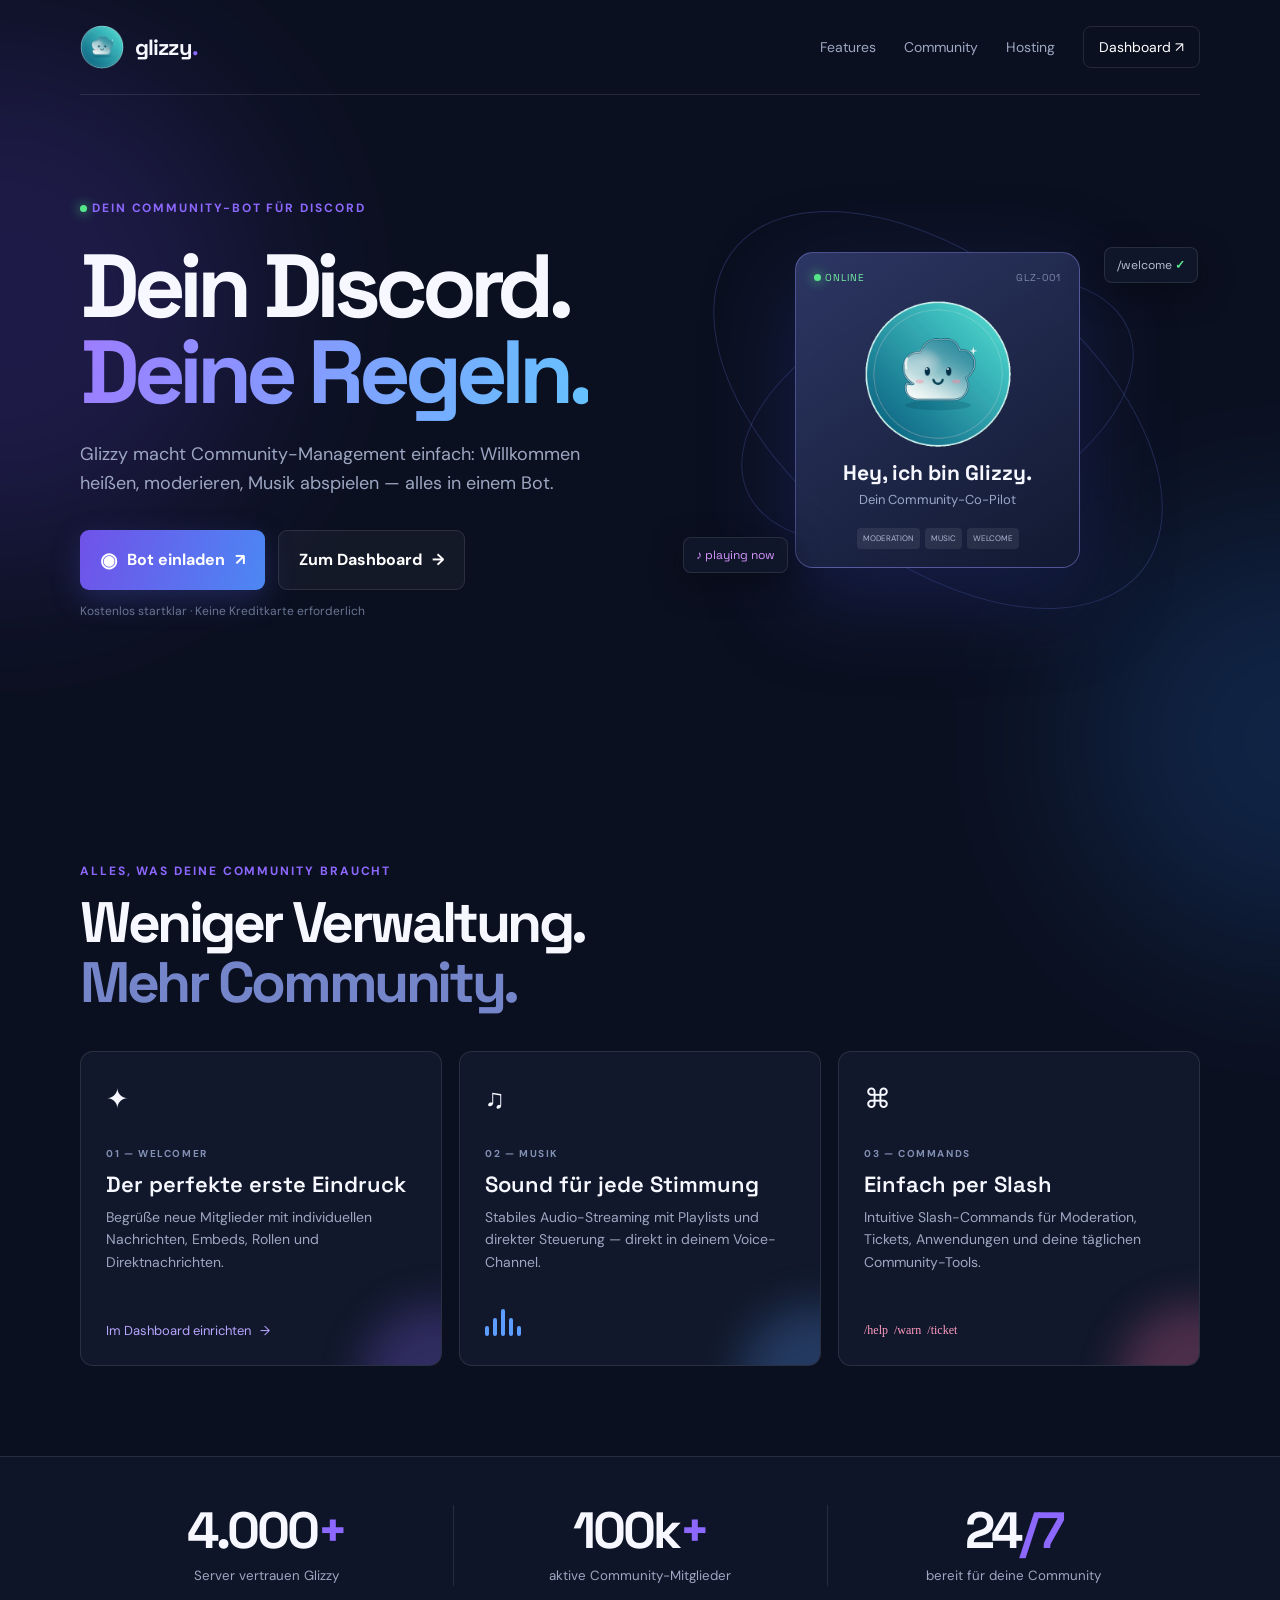
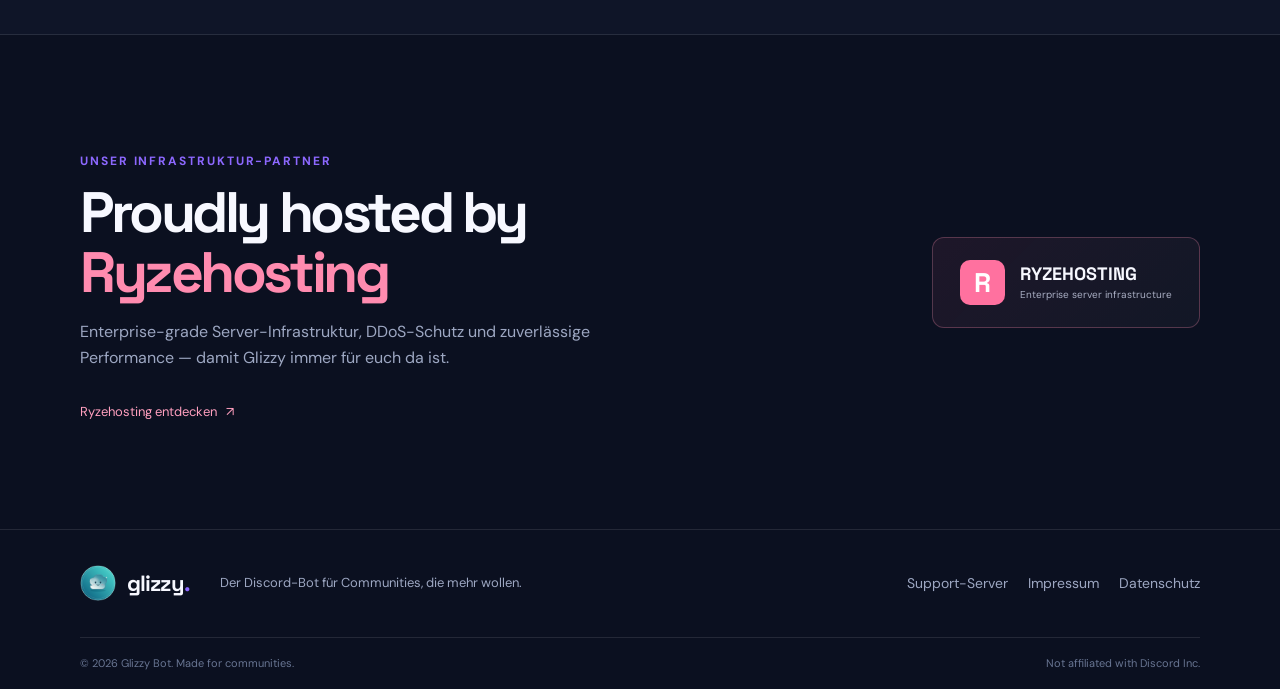
==== index.html @ 371f7991 "Create Glizzy static landing page Co-authored-by: Copilot <223556219+Copilot@users.noreply.github.co" ====
<!doctype html>
<html lang="de">
  <head>
    <meta charset="utf-8" />
    <meta name="viewport" content="width=device-width, initial-scale=1" />
    <meta name="description" content="Glizzy ist der Discord-Bot für Community-Management, Welcomer und Musik." />
    <meta name="theme-color" content="#0b1020" />
    <title>Glizzy — Dein Discord. Deine Regeln.</title>
    <link rel="icon" type="image/gif" href="assets/glizzy-avatar.gif" />
    <link rel="preconnect" href="https://fonts.googleapis.com" />
    <link rel="preconnect" href="https://fonts.gstatic.com" crossorigin />
    <link href="https://fonts.googleapis.com/css2?family=DM+Sans:wght@400;500;600;700&family=Space+Grotesk:wght@500;600;700&display=swap" rel="stylesheet" />
    <link rel="stylesheet" href="styles.css" />
  </head>
  <body>
    <div class="ambient ambient-one"></div>
    <div class="ambient ambient-two"></div>

    <header class="site-header container">
      <a class="brand" href="#top" aria-label="Glizzy Startseite">
        <img src="assets/glizzy-avatar.gif" alt="" width="44" height="44" />
        <span>glizzy<span class="brand-dot">.</span></span>
      </a>
      <nav aria-label="Hauptnavigation">
        <a href="#features">Features</a>
        <a href="#stats">Community</a>
        <a href="#sponsor">Hosting</a>
        <a class="nav-button" href="https://dash.glizzybot.app">Dashboard <span aria-hidden="true">↗</span></a>
      </nav>
    </header>

    <main id="top">
      <section class="hero container">
        <div class="hero-copy">
          <p class="eyebrow"><span class="status-dot"></span> Dein Community-Bot für Discord</p>
          <h1>Dein Discord.<br /><span>Deine Regeln.</span></h1>
          <p class="hero-text">Glizzy macht Community-Management einfach: Willkommen heißen, moderieren, Musik abspielen — alles in einem Bot.</p>
          <div class="hero-actions">
            <a class="button button-primary" data-invite-link href="https://discord.com/oauth2/authorize?client_id=YOUR_DISCORD_CLIENT_ID&amp;permissions=8&amp;scope=bot%20applications.commands">
              <span class="discord-mark" aria-hidden="true">◉</span> Bot einladen <span aria-hidden="true">↗</span>
            </a>
            <a class="button button-secondary" href="https://dash.glizzybot.app">Zum Dashboard <span aria-hidden="true">→</span></a>
          </div>
          <p class="microcopy">Kostenlos startklar · Keine Kreditkarte erforderlich</p>
        </div>
        <div class="hero-visual" aria-label="Glizzy Bot Vorschau">
          <div class="orbit orbit-one"></div>
          <div class="orbit orbit-two"></div>
          <div class="bot-card">
            <div class="card-top"><span class="live-pill"><span class="status-dot"></span> ONLINE</span><span>GLZ-001</span></div>
            <img src="assets/glizzy-avatar.gif" alt="Glizzy Logo" class="bot-logo" />
            <strong>Hey, ich bin Glizzy.</strong>
            <span class="bot-subtitle">Dein Community-Co-Pilot</span>
            <div class="bot-tags"><span>MODERATION</span><span>MUSIC</span><span>WELCOME</span></div>
          </div>
          <div class="floating-note note-one">/welcome <b>✓</b></div>
          <div class="floating-note note-two">♪ playing now</div>
        </div>
      </section>

      <section id="features" class="section container">
        <div class="section-heading">
          <p class="eyebrow">Alles, was deine Community braucht</p>
          <h2>Weniger Verwaltung.<br /><em>Mehr Community.</em></h2>
        </div>
        <div class="feature-grid">
          <article class="feature-card feature-purple">
            <div class="feature-icon">✦</div>
            <p class="card-kicker">01 — Welcomer</p>
            <h3>Der perfekte erste Eindruck</h3>
            <p>Begrüße neue Mitglieder mit individuellen Nachrichten, Embeds, Rollen und Direktnachrichten.</p>
            <a href="https://dash.glizzybot.app" class="card-link">Im Dashboard einrichten <span>→</span></a>
          </article>
          <article class="feature-card feature-blue">
            <div class="feature-icon">♫</div>
            <p class="card-kicker">02 — Musik</p>
            <h3>Sound für jede Stimmung</h3>
            <p>Stabiles Audio-Streaming mit Playlists und direkter Steuerung — direkt in deinem Voice-Channel.</p>
            <span class="feature-signal"><span></span><span></span><span></span><span></span><span></span></span>
          </article>
          <article class="feature-card feature-pink">
            <div class="feature-icon">⌘</div>
            <p class="card-kicker">03 — Commands</p>
            <h3>Einfach per Slash</h3>
            <p>Intuitive Slash-Commands für Moderation, Tickets, Anwendungen und deine täglichen Community-Tools.</p>
            <code>/help&nbsp; /warn&nbsp; /ticket</code>
          </article>
        </div>
      </section>

      <section id="stats" class="stats-section">
        <div class="container stats-grid">
          <div><strong>4.000<span>+</span></strong><small>Server vertrauen Glizzy</small></div>
          <div><strong>100k<span>+</span></strong><small>aktive Community-Mitglieder</small></div>
          <div><strong>24<span>/7</span></strong><small>bereit für deine Community</small></div>
        </div>
      </section>

      <section id="sponsor" class="sponsor container">
        <div class="sponsor-copy">
          <p class="eyebrow">Unser Infrastruktur-Partner</p>
          <h2>Proudly hosted by <span>Ryzehosting</span></h2>
          <p>Enterprise-grade Server-Infrastruktur, DDoS-Schutz und zuverlässige Performance — damit Glizzy immer für euch da ist.</p>
          <a class="text-link" data-ryze-link href="https://ryzehosting.com" target="_blank" rel="noopener noreferrer">Ryzehosting entdecken <span>↗</span></a>
        </div>
        <div class="sponsor-badge"><span class="badge-symbol">R</span><span><b>RYZEHOSTING</b><small>Enterprise server infrastructure</small></span></div>
      </section>
    </main>

    <footer class="site-footer">
      <div class="container footer-top">
        <a class="brand" href="#top"><img src="assets/glizzy-avatar.gif" alt="" width="36" height="36" /><span>glizzy<span class="brand-dot">.</span></span></a>
        <p>Der Discord-Bot für Communities, die mehr wollen.</p>
        <div class="footer-links">
          <a data-support-link href="https://discord.com/invite/YOUR_SUPPORT_INVITE">Support-Server</a>
          <a href="impressum.html">Impressum</a>
          <a href="datenschutz.html">Datenschutz</a>
        </div>
      </div>
      <div class="container footer-bottom"><span>© 2026 Glizzy Bot. Made for communities.</span><span>Not affiliated with Discord Inc.</span></div>
    </footer>
    <script src="config.js"></script>
    <script src="script.js"></script>
  </body>
</html>
---- styles.css ----
:root{--bg:#0b1020;--surface:#11182b;--text:#f7f8ff;--muted:#9da7c2;--purple:#8d68ff;--blue:#5d9dff;--pink:#ff72a8;--line:rgba(255,255,255,.1)}
*{box-sizing:border-box}html{scroll-behavior:smooth}body{margin:0;background:var(--bg);color:var(--text);font:16px/1.6 "DM Sans",sans-serif;overflow-x:hidden}.container{width:min(1120px,calc(100% - 48px));margin:auto}.ambient{position:absolute;z-index:-1;filter:blur(90px);border-radius:50%;opacity:.22}.ambient-one{width:520px;height:520px;background:#6241d3;top:40px;left:-260px}.ambient-two{width:420px;height:420px;background:#246bc8;top:530px;right:-220px}.site-header{display:flex;justify-content:space-between;align-items:center;padding:25px 0;border-bottom:1px solid var(--line)}.brand{display:inline-flex;align-items:center;gap:11px;color:var(--text);font:700 22px "Space Grotesk";text-decoration:none;letter-spacing:-.04em}.brand img{border-radius:50%;object-fit:cover}.brand-dot{color:var(--purple)}nav{display:flex;align-items:center;gap:28px}nav a,.footer-links a{color:var(--muted);text-decoration:none;font-size:14px;transition:color .2s}nav a:hover,.footer-links a:hover,.text-link:hover{color:#fff}.nav-button{border:1px solid var(--line);border-radius:8px;padding:9px 15px!important;color:#fff!important}.hero{min-height:665px;display:grid;grid-template-columns:1fr 1fr;align-items:center;gap:70px;padding:75px 0 110px}.eyebrow,.card-kicker{color:var(--purple);font-size:12px;font-weight:700;letter-spacing:.16em;text-transform:uppercase}.status-dot{width:7px;height:7px;border-radius:50%;display:inline-block;background:#55e68a;box-shadow:0 0 12px #55e68a}.hero h1{font:700 clamp(56px,7vw,91px)/.96 "Space Grotesk";letter-spacing:-.07em;margin:25px 0}.hero h1 span{background:linear-gradient(105deg,#9d7cff,#65c2ff);color:transparent;background-clip:text}.hero-text{max-width:500px;color:var(--muted);font-size:18px}.hero-actions{display:flex;gap:13px;margin:32px 0 12px;flex-wrap:wrap}.button{display:inline-flex;align-items:center;gap:10px;border-radius:9px;padding:14px 20px;font-weight:700;text-decoration:none;transition:transform .2s,box-shadow .2s}.button:hover{transform:translateY(-2px)}.button-primary{color:#fff;background:linear-gradient(105deg,#7052e9,#4c87f3);box-shadow:0 10px 30px rgba(87,104,240,.25)}.button-secondary{color:#fff;border:1px solid var(--line);background:rgba(255,255,255,.04)}.discord-mark{font-size:20px}.microcopy{color:#687592;font-size:12px}.hero-visual{height:460px;position:relative;display:grid;place-items:center}.orbit{position:absolute;border:1px solid rgba(121,135,255,.22);border-radius:50%;transform:rotate(-23deg)}.orbit-one{width:415px;height:230px}.orbit-two{width:520px;height:300px;transform:rotate(38deg)}.bot-card{width:285px;position:relative;padding:18px;border:1px solid rgba(154,147,255,.4);border-radius:18px;background:linear-gradient(145deg,rgba(47,57,103,.95),rgba(18,26,50,.95));box-shadow:0 30px 90px rgba(35,47,123,.45);text-align:center}.card-top{display:flex;justify-content:space-between;color:#7d88aa;font:10px "Space Grotesk";letter-spacing:.1em}.live-pill{color:#73eba0}.bot-logo{width:150px;height:150px;margin:15px auto 10px;border-radius:50%;object-fit:cover;display:block}.bot-card strong{display:block;font:700 21px "Space Grotesk"}.bot-subtitle{color:#9ca8c8;font-size:13px}.bot-tags{display:flex;gap:5px;justify-content:center;margin-top:17px}.bot-tags span{padding:4px 6px;border-radius:4px;background:rgba(255,255,255,.08);color:#aab4d1;font-size:8px}.floating-note{position:absolute;border:1px solid var(--line);border-radius:8px;background:rgba(17,24,43,.9);padding:9px 12px;color:#b9c2da;font:12px "Space Grotesk";box-shadow:0 10px 30px #080c18}.note-one{top:67px;right:2px}.note-one b{color:#5eea91}.note-two{bottom:67px;left:8px;color:#d695ff}.section{padding:90px 0}.section-heading{margin-bottom:38px}.section h2,.sponsor h2{font:700 clamp(35px,5vw,57px)/1.05 "Space Grotesk";letter-spacing:-.06em;margin:12px 0}.section h2 em{font-style:normal;color:#7585ca}.feature-grid{display:grid;grid-template-columns:repeat(3,1fr);gap:17px}.feature-card{min-height:315px;padding:25px;border:1px solid var(--line);border-radius:13px;background:var(--surface);position:relative;overflow:hidden}.feature-card:after{content:"";position:absolute;width:150px;height:150px;right:-70px;bottom:-90px;border-radius:50%;filter:blur(22px);opacity:.25}.feature-purple:after{background:var(--purple)}.feature-blue:after{background:var(--blue)}.feature-pink:after{background:var(--pink)}.feature-icon{font-size:27px}.card-kicker{margin:26px 0 8px;font-size:10px;color:#8290b4}.feature-card h3{font:600 22px "Space Grotesk";margin:0 0 8px}.feature-card p:not(.card-kicker){color:var(--muted);font-size:14px;margin:0}.card-link,.text-link{position:absolute;bottom:23px;color:#b8a5ff;font-size:13px;text-decoration:none}.card-link span,.text-link span{margin-left:6px}.feature-signal{position:absolute;bottom:29px;display:flex;gap:4px;align-items:end}.feature-signal span{display:block;width:4px;border-radius:3px;background:var(--blue)}.feature-signal span:nth-child(1),.feature-signal span:nth-child(5){height:10px}.feature-signal span:nth-child(2),.feature-signal span:nth-child(4){height:18px}.feature-signal span:nth-child(3){height:27px}code{position:absolute;bottom:27px;color:#ff9bc1;font:12px "Space Mono"}.stats-section{border-top:1px solid var(--line);border-bottom:1px solid var(--line);background:rgba(19,27,48,.55)}.stats-grid{display:grid;grid-template-columns:repeat(3,1fr);padding:48px 0;text-align:center}.stats-grid div+div{border-left:1px solid var(--line)}.stats-grid strong{display:block;font:700 51px/1 "Space Grotesk";letter-spacing:-.06em}.stats-grid strong span{color:var(--purple)}.stats-grid small{display:block;color:var(--muted);margin-top:9px}.sponsor{display:flex;justify-content:space-between;align-items:center;gap:40px;padding:105px 0}.sponsor-copy{max-width:530px}.sponsor h2 span{color:#ff8baf}.sponsor-copy>p:not(.eyebrow){color:var(--muted)}.text-link{position:static;display:inline-block;margin-top:16px;color:#ff9fbe}.sponsor-badge{display:flex;align-items:center;gap:15px;padding:22px 27px;border:1px solid rgba(255,139,175,.27);border-radius:12px;background:linear-gradient(135deg,rgba(255,111,155,.08),rgba(255,255,255,.03))}.badge-symbol{display:grid;place-items:center;width:45px;height:45px;border-radius:10px;background:#ff719f;color:white;font:700 27px "Space Grotesk"}.sponsor-badge b,.sponsor-badge small{display:block}.sponsor-badge b{font:700 18px "Space Grotesk"}.sponsor-badge small{color:#a9aec3;font-size:10px;margin-top:2px}.site-footer{border-top:1px solid var(--line);color:var(--muted)}.footer-top{display:flex;align-items:center;gap:30px;padding:30px 0}.footer-top p{font-size:13px;flex:1}.footer-links{display:flex;gap:20px}.footer-bottom{display:flex;justify-content:space-between;padding:17px 0;border-top:1px solid var(--line);font-size:11px;color:#687592}@media(max-width:760px){.container{width:min(100% - 34px,560px)}nav a:not(.nav-button){display:none}.hero{grid-template-columns:1fr;gap:20px;padding:65px 0}.hero-visual{height:390px}.feature-grid,.stats-grid{grid-template-columns:1fr}.stats-grid{gap:25px}.stats-grid div+div{border-left:0;border-top:1px solid var(--line);padding-top:25px}.sponsor{display:block;padding:70px 0}.sponsor-badge{margin-top:35px;width:max-content;max-width:100%}.footer-top,.footer-bottom{display:flex;flex-wrap:wrap}.footer-links{width:100%;order:3;flex-wrap:wrap}.footer-bottom{gap:8px}.footer-bottom span:last-child{margin-left:auto}.orbit-two{width:420px}.note-one{right:-4px}.note-two{left:-3px}}
.legal-page{max-width:760px;padding:48px 0 90px}.legal-page h1{font:700 clamp(42px,6vw,68px)/1.05 "Space Grotesk";letter-spacing:-.06em;margin:80px 0 25px}.legal-page h2{font:600 25px "Space Grotesk";margin-top:42px}.legal-page p{color:var(--muted);max-width:650px}.legal-page a:not(.brand){color:#b8a5ff}@media(max-width:760px){.container{width:min(100% - 34px,560px)}nav a:not(.nav-button){display:none}.hero{grid-template-columns:1fr;gap:20px;padding:65px 0}.hero-visual{height:390px}.feature-grid,.stats-grid{grid-template-columns:1fr}.stats-grid{gap:25px}.stats-grid div+div{border-left:0;border-top:1px solid var(--line);padding-top:25px}.sponsor{display:block;padding:70px 0}.sponsor-badge{margin-top:35px;width:max-content;max-width:100%}.footer-top,.footer-bottom{display:flex;flex-wrap:wrap}.footer-links{width:100%;order:3;flex-wrap:wrap}.footer-bottom{gap:8px}.footer-bottom span:last-child{margin-left:auto}.orbit-two{width:420px}.note-one{right:-4px}.note-two{left:-3px}}
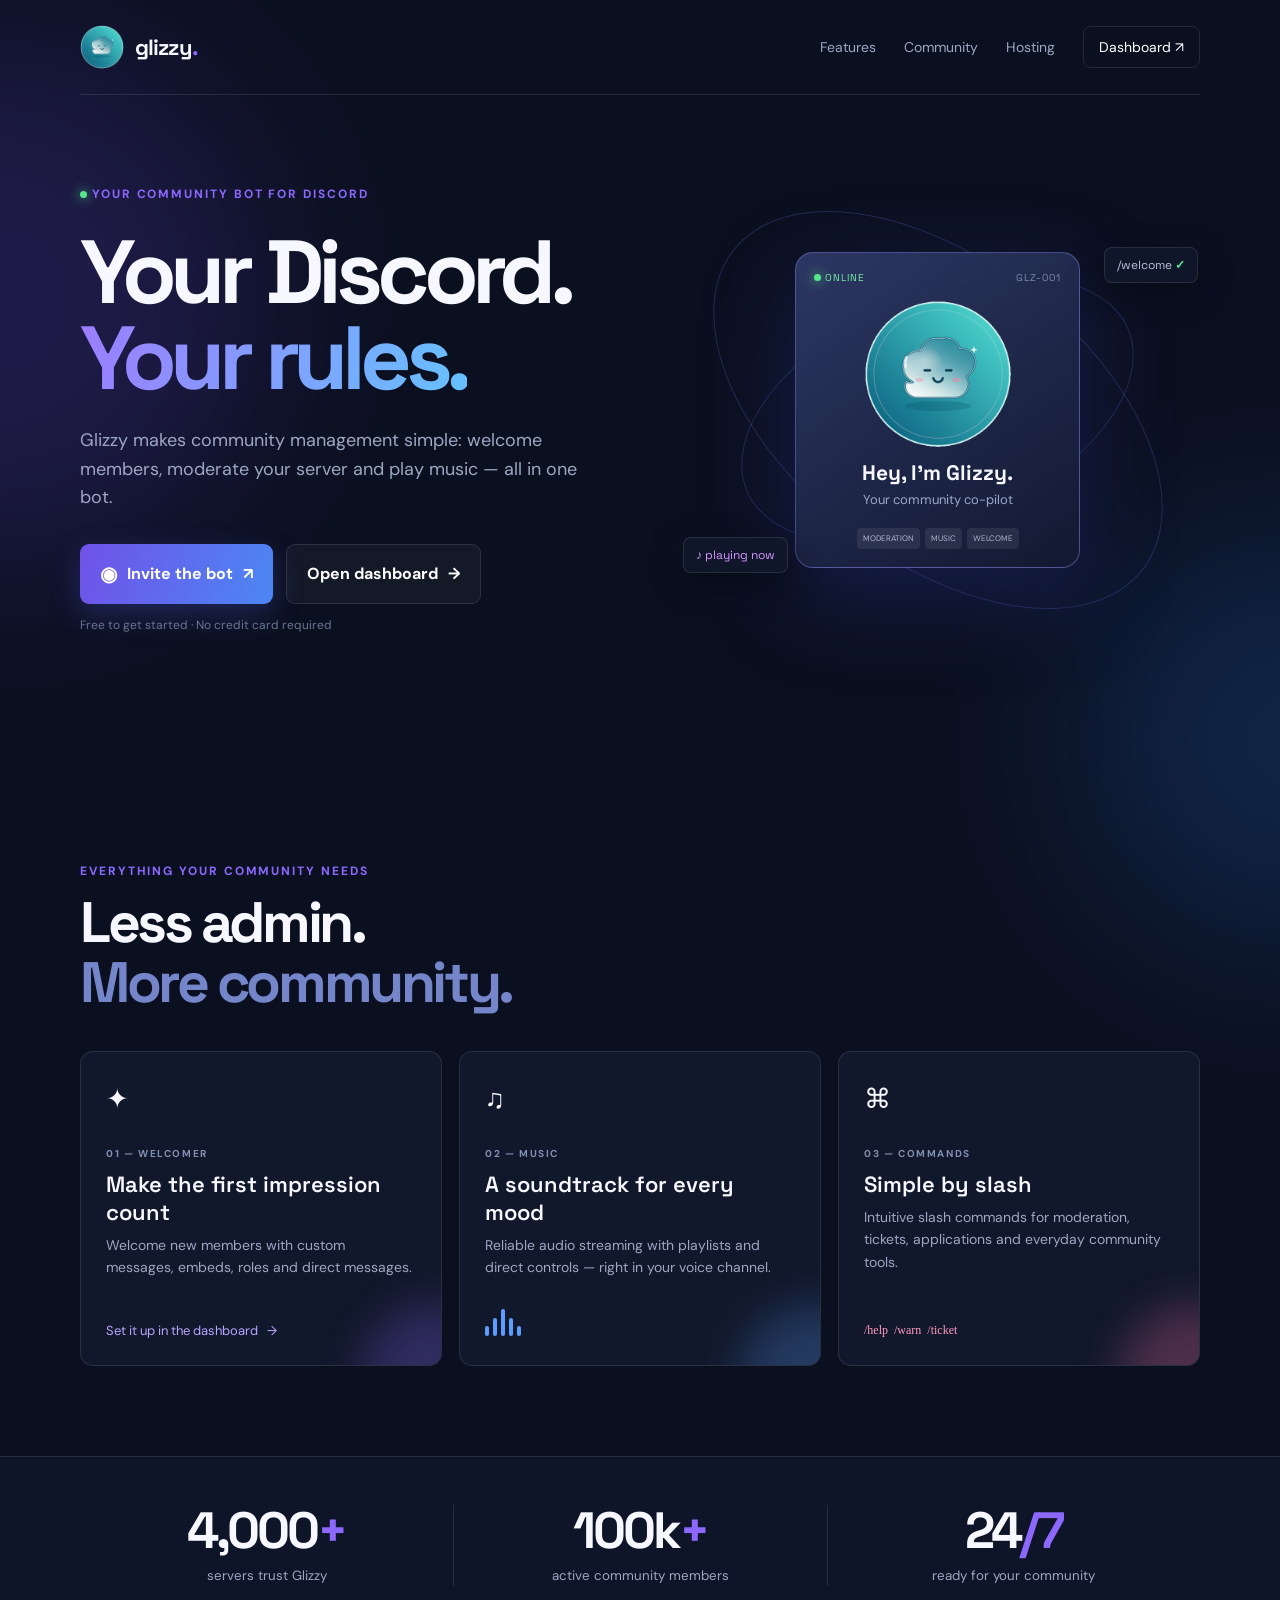
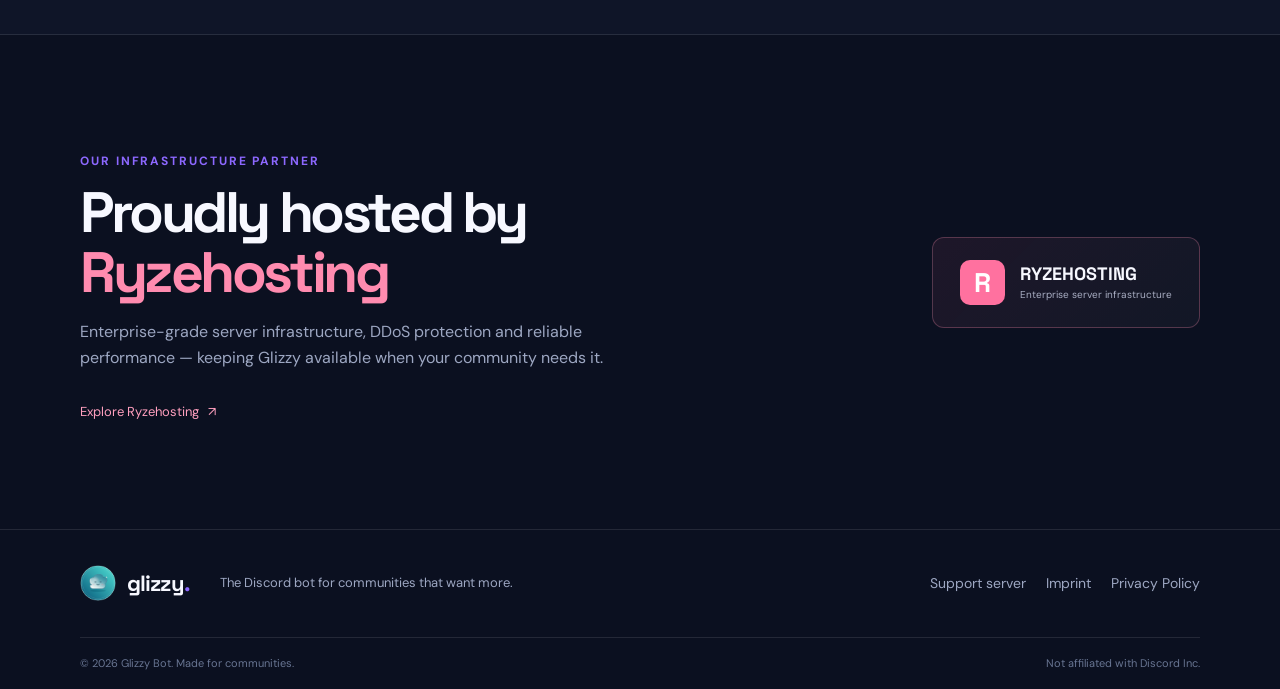
==== commit fafc7f67: "Localize landing page and organize legal routes Co-authored-by: Copilot <223556219+Copilot@users.nor" ====
--- a/index.html
+++ b/index.html
@@ -3,9 +3,9 @@
   <head>
     <meta charset="utf-8" />
     <meta name="viewport" content="width=device-width, initial-scale=1" />
-    <meta name="description" content="Glizzy ist der Discord-Bot für Community-Management, Welcomer und Musik." />
+    <meta name="description" content="Glizzy is the Discord bot for community management, welcoming and music." />
     <meta name="theme-color" content="#0b1020" />
-    <title>Glizzy — Dein Discord. Deine Regeln.</title>
+    <title>Glizzy — Your Discord. Your rules.</title>
     <link rel="icon" type="image/gif" href="assets/glizzy-avatar.gif" />
     <link rel="preconnect" href="https://fonts.googleapis.com" />
     <link rel="preconnect" href="https://fonts.gstatic.com" crossorigin />
@@ -32,16 +32,16 @@
     <main id="top">
       <section class="hero container">
         <div class="hero-copy">
-          <p class="eyebrow"><span class="status-dot"></span> Dein Community-Bot für Discord</p>
-          <h1>Dein Discord.<br /><span>Deine Regeln.</span></h1>
-          <p class="hero-text">Glizzy macht Community-Management einfach: Willkommen heißen, moderieren, Musik abspielen — alles in einem Bot.</p>
+          <p class="eyebrow"><span class="status-dot"></span> Your community bot for Discord</p>
+          <h1>Your Discord.<br /><span>Your rules.</span></h1>
+          <p class="hero-text">Glizzy makes community management simple: welcome members, moderate your server and play music — all in one bot.</p>
           <div class="hero-actions">
             <a class="button button-primary" data-invite-link href="https://discord.com/oauth2/authorize?client_id=YOUR_DISCORD_CLIENT_ID&amp;permissions=8&amp;scope=bot%20applications.commands">
-              <span class="discord-mark" aria-hidden="true">◉</span> Bot einladen <span aria-hidden="true">↗</span>
+              <span class="discord-mark" aria-hidden="true">◉</span> Invite the bot <span aria-hidden="true">↗</span>
             </a>
-            <a class="button button-secondary" href="https://dash.glizzybot.app">Zum Dashboard <span aria-hidden="true">→</span></a>
+            <a class="button button-secondary" href="https://dash.glizzybot.app">Open dashboard <span aria-hidden="true">→</span></a>
           </div>
-          <p class="microcopy">Kostenlos startklar · Keine Kreditkarte erforderlich</p>
+          <p class="microcopy">Free to get started · No credit card required</p>
         </div>
         <div class="hero-visual" aria-label="Glizzy Bot Vorschau">
           <div class="orbit orbit-one"></div>
@@ -49,8 +49,8 @@
           <div class="bot-card">
             <div class="card-top"><span class="live-pill"><span class="status-dot"></span> ONLINE</span><span>GLZ-001</span></div>
             <img src="assets/glizzy-avatar.gif" alt="Glizzy Logo" class="bot-logo" />
-            <strong>Hey, ich bin Glizzy.</strong>
-            <span class="bot-subtitle">Dein Community-Co-Pilot</span>
+            <strong>Hey, I'm Glizzy.</strong>
+            <span class="bot-subtitle">Your community co-pilot</span>
             <div class="bot-tags"><span>MODERATION</span><span>MUSIC</span><span>WELCOME</span></div>
           </div>
           <div class="floating-note note-one">/welcome <b>✓</b></div>
@@ -60,29 +60,29 @@
 
       <section id="features" class="section container">
         <div class="section-heading">
-          <p class="eyebrow">Alles, was deine Community braucht</p>
-          <h2>Weniger Verwaltung.<br /><em>Mehr Community.</em></h2>
+          <p class="eyebrow">Everything your community needs</p>
+          <h2>Less admin.<br /><em>More community.</em></h2>
         </div>
         <div class="feature-grid">
           <article class="feature-card feature-purple">
             <div class="feature-icon">✦</div>
             <p class="card-kicker">01 — Welcomer</p>
-            <h3>Der perfekte erste Eindruck</h3>
-            <p>Begrüße neue Mitglieder mit individuellen Nachrichten, Embeds, Rollen und Direktnachrichten.</p>
-            <a href="https://dash.glizzybot.app" class="card-link">Im Dashboard einrichten <span>→</span></a>
+            <h3>Make the first impression count</h3>
+            <p>Welcome new members with custom messages, embeds, roles and direct messages.</p>
+            <a href="https://dash.glizzybot.app" class="card-link">Set it up in the dashboard <span>→</span></a>
           </article>
           <article class="feature-card feature-blue">
             <div class="feature-icon">♫</div>
-            <p class="card-kicker">02 — Musik</p>
-            <h3>Sound für jede Stimmung</h3>
-            <p>Stabiles Audio-Streaming mit Playlists und direkter Steuerung — direkt in deinem Voice-Channel.</p>
+            <p class="card-kicker">02 — Music</p>
+            <h3>A soundtrack for every mood</h3>
+            <p>Reliable audio streaming with playlists and direct controls — right in your voice channel.</p>
             <span class="feature-signal"><span></span><span></span><span></span><span></span><span></span></span>
           </article>
           <article class="feature-card feature-pink">
             <div class="feature-icon">⌘</div>
             <p class="card-kicker">03 — Commands</p>
-            <h3>Einfach per Slash</h3>
-            <p>Intuitive Slash-Commands für Moderation, Tickets, Anwendungen und deine täglichen Community-Tools.</p>
+            <h3>Simple by slash</h3>
+            <p>Intuitive slash commands for moderation, tickets, applications and everyday community tools.</p>
             <code>/help&nbsp; /warn&nbsp; /ticket</code>
           </article>
         </div>
@@ -90,18 +90,18 @@
 
       <section id="stats" class="stats-section">
         <div class="container stats-grid">
-          <div><strong>4.000<span>+</span></strong><small>Server vertrauen Glizzy</small></div>
-          <div><strong>100k<span>+</span></strong><small>aktive Community-Mitglieder</small></div>
-          <div><strong>24<span>/7</span></strong><small>bereit für deine Community</small></div>
+          <div><strong>4,000<span>+</span></strong><small>servers trust Glizzy</small></div>
+          <div><strong>100k<span>+</span></strong><small>active community members</small></div>
+          <div><strong>24<span>/7</span></strong><small>ready for your community</small></div>
         </div>
       </section>
 
       <section id="sponsor" class="sponsor container">
         <div class="sponsor-copy">
-          <p class="eyebrow">Unser Infrastruktur-Partner</p>
+          <p class="eyebrow">Our infrastructure partner</p>
           <h2>Proudly hosted by <span>Ryzehosting</span></h2>
-          <p>Enterprise-grade Server-Infrastruktur, DDoS-Schutz und zuverlässige Performance — damit Glizzy immer für euch da ist.</p>
-          <a class="text-link" data-ryze-link href="https://ryzehosting.com" target="_blank" rel="noopener noreferrer">Ryzehosting entdecken <span>↗</span></a>
+          <p>Enterprise-grade server infrastructure, DDoS protection and reliable performance — keeping Glizzy available when your community needs it.</p>
+          <a class="text-link" data-ryze-link href="https://ryzehosting.com" target="_blank" rel="noopener noreferrer">Explore Ryzehosting <span>↗</span></a>
         </div>
         <div class="sponsor-badge"><span class="badge-symbol">R</span><span><b>RYZEHOSTING</b><small>Enterprise server infrastructure</small></span></div>
       </section>
@@ -110,11 +110,11 @@
     <footer class="site-footer">
       <div class="container footer-top">
         <a class="brand" href="#top"><img src="assets/glizzy-avatar.gif" alt="" width="36" height="36" /><span>glizzy<span class="brand-dot">.</span></span></a>
-        <p>Der Discord-Bot für Communities, die mehr wollen.</p>
+        <p>The Discord bot for communities that want more.</p>
         <div class="footer-links">
-          <a data-support-link href="https://discord.com/invite/YOUR_SUPPORT_INVITE">Support-Server</a>
-          <a href="impressum.html">Impressum</a>
-          <a href="datenschutz.html">Datenschutz</a>
+          <a data-support-link href="https://discord.com/invite/YOUR_SUPPORT_INVITE">Support server</a>
+          <a href="impressum/">Imprint</a>
+          <a href="datenschutz/">Privacy Policy</a>
         </div>
       </div>
       <div class="container footer-bottom"><span>© 2026 Glizzy Bot. Made for communities.</span><span>Not affiliated with Discord Inc.</span></div>
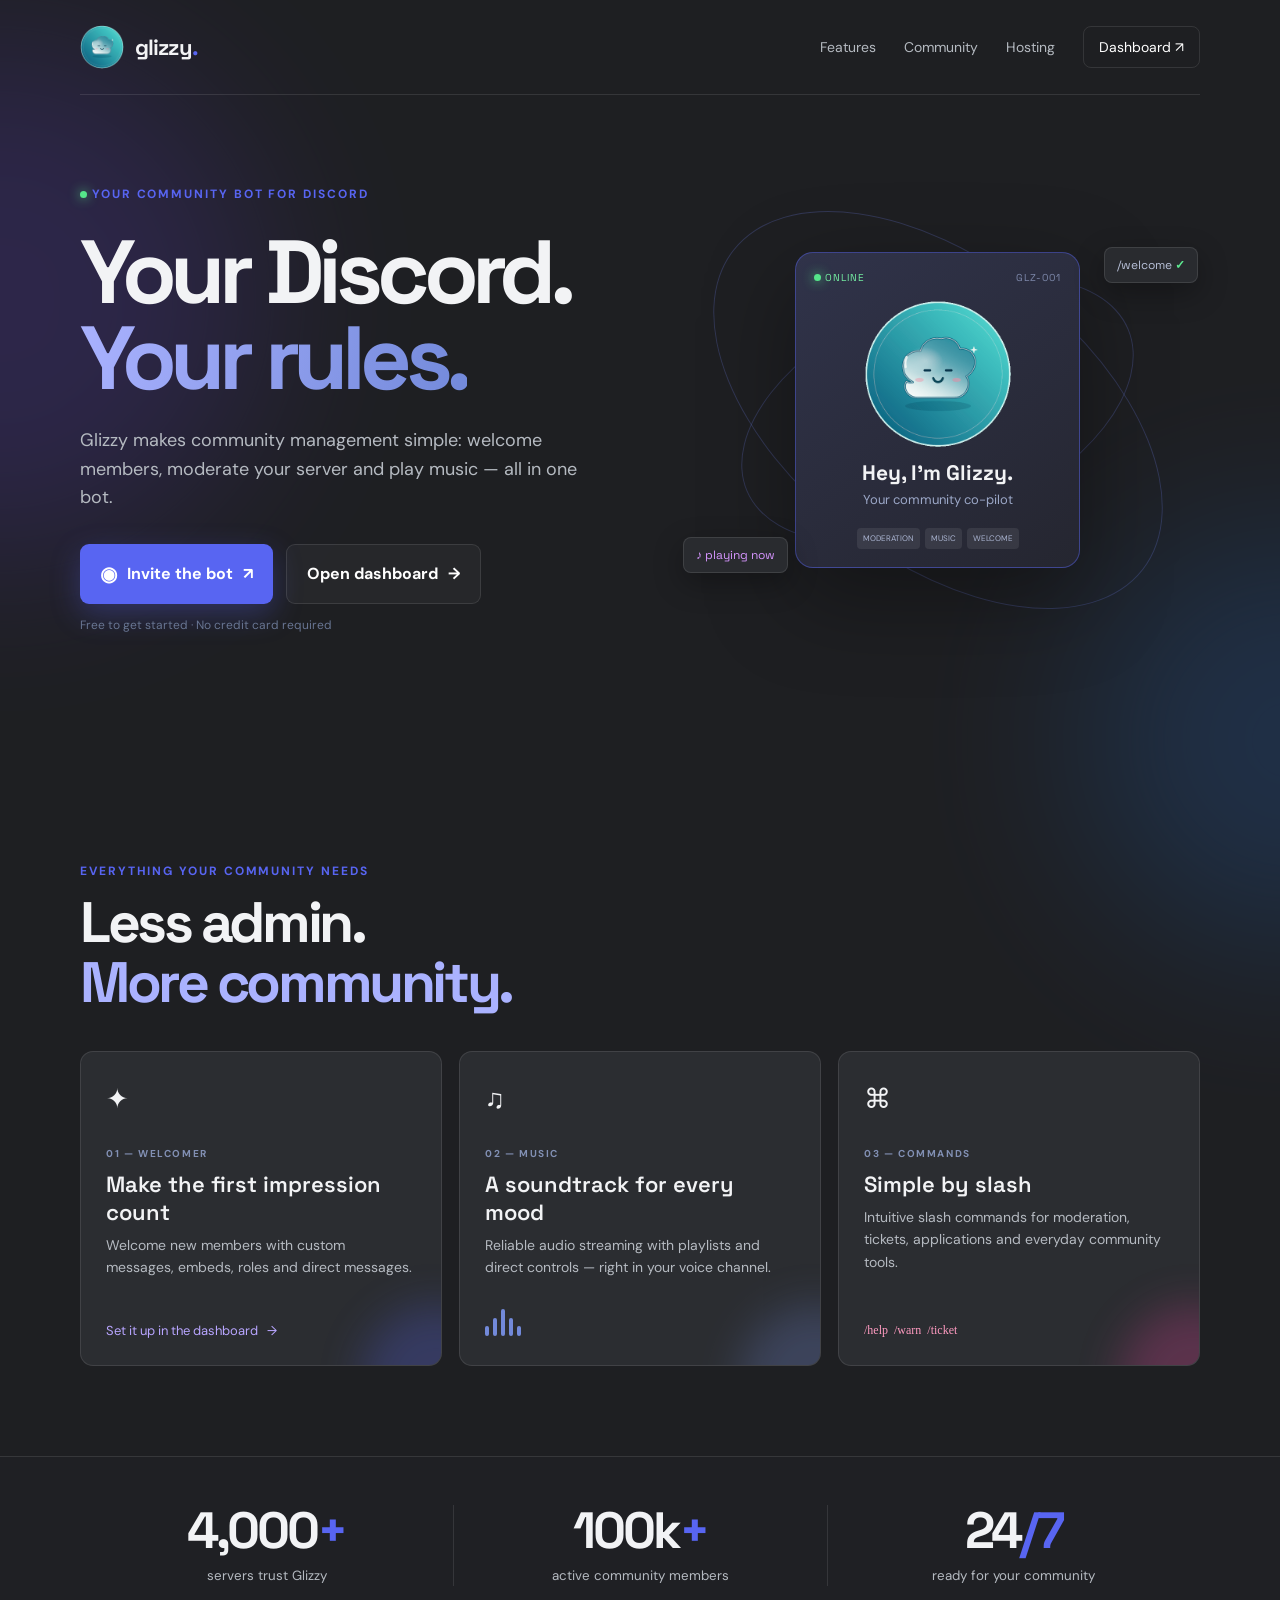
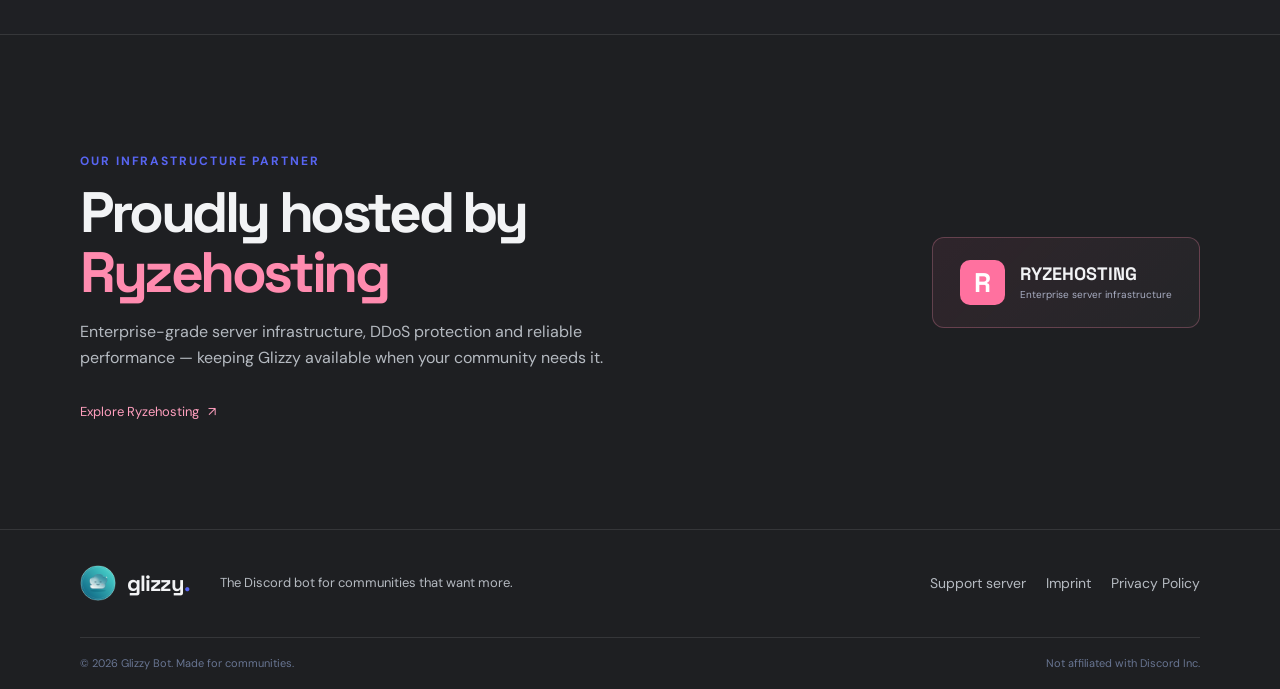
==== commit 79009307: "Sync landing links and dashboard styling Co-authored-by: Copilot <223556219+Copilot@users.noreply.gi" ====
--- a/index.html
+++ b/index.html
@@ -36,14 +36,14 @@
           <h1>Your Discord.<br /><span>Your rules.</span></h1>
           <p class="hero-text">Glizzy makes community management simple: welcome members, moderate your server and play music — all in one bot.</p>
           <div class="hero-actions">
-            <a class="button button-primary" data-invite-link href="https://discord.com/oauth2/authorize?client_id=YOUR_DISCORD_CLIENT_ID&amp;permissions=8&amp;scope=bot%20applications.commands">
+            <a class="button button-primary" data-invite-link href="https://discord.com/oauth2/authorize?client_id=1437203189651865643&amp;permissions=8&amp;scope=bot%20applications.commands">
               <span class="discord-mark" aria-hidden="true">◉</span> Invite the bot <span aria-hidden="true">↗</span>
             </a>
             <a class="button button-secondary" href="https://dash.glizzybot.app">Open dashboard <span aria-hidden="true">→</span></a>
           </div>
           <p class="microcopy">Free to get started · No credit card required</p>
         </div>
-        <div class="hero-visual" aria-label="Glizzy Bot Vorschau">
+        <div class="hero-visual" aria-label="Glizzy bot preview">
           <div class="orbit orbit-one"></div>
           <div class="orbit orbit-two"></div>
           <div class="bot-card">
@@ -112,7 +112,7 @@
         <a class="brand" href="#top"><img src="assets/glizzy-avatar.gif" alt="" width="36" height="36" /><span>glizzy<span class="brand-dot">.</span></span></a>
         <p>The Discord bot for communities that want more.</p>
         <div class="footer-links">
-          <a data-support-link href="https://discord.com/invite/YOUR_SUPPORT_INVITE">Support server</a>
+          <a data-support-link href="https://discord.com/invite/WYSYNVXbNT">Support server</a>
           <a href="impressum/">Imprint</a>
           <a href="datenschutz/">Privacy Policy</a>
         </div>
--- a/styles.css
+++ b/styles.css
@@ -1,3 +1,4 @@
-:root{--bg:#0b1020;--surface:#11182b;--text:#f7f8ff;--muted:#9da7c2;--purple:#8d68ff;--blue:#5d9dff;--pink:#ff72a8;--line:rgba(255,255,255,.1)}
+:root{--bg:#1e1f22;--surface:#2b2d31;--text:#f2f3f5;--muted:#b5bac1;--purple:#5865f2;--blue:#7289da;--pink:#eb459e;--line:rgba(255,255,255,.1)}
 *{box-sizing:border-box}html{scroll-behavior:smooth}body{margin:0;background:var(--bg);color:var(--text);font:16px/1.6 "DM Sans",sans-serif;overflow-x:hidden}.container{width:min(1120px,calc(100% - 48px));margin:auto}.ambient{position:absolute;z-index:-1;filter:blur(90px);border-radius:50%;opacity:.22}.ambient-one{width:520px;height:520px;background:#6241d3;top:40px;left:-260px}.ambient-two{width:420px;height:420px;background:#246bc8;top:530px;right:-220px}.site-header{display:flex;justify-content:space-between;align-items:center;padding:25px 0;border-bottom:1px solid var(--line)}.brand{display:inline-flex;align-items:center;gap:11px;color:var(--text);font:700 22px "Space Grotesk";text-decoration:none;letter-spacing:-.04em}.brand img{border-radius:50%;object-fit:cover}.brand-dot{color:var(--purple)}nav{display:flex;align-items:center;gap:28px}nav a,.footer-links a{color:var(--muted);text-decoration:none;font-size:14px;transition:color .2s}nav a:hover,.footer-links a:hover,.text-link:hover{color:#fff}.nav-button{border:1px solid var(--line);border-radius:8px;padding:9px 15px!important;color:#fff!important}.hero{min-height:665px;display:grid;grid-template-columns:1fr 1fr;align-items:center;gap:70px;padding:75px 0 110px}.eyebrow,.card-kicker{color:var(--purple);font-size:12px;font-weight:700;letter-spacing:.16em;text-transform:uppercase}.status-dot{width:7px;height:7px;border-radius:50%;display:inline-block;background:#55e68a;box-shadow:0 0 12px #55e68a}.hero h1{font:700 clamp(56px,7vw,91px)/.96 "Space Grotesk";letter-spacing:-.07em;margin:25px 0}.hero h1 span{background:linear-gradient(105deg,#9d7cff,#65c2ff);color:transparent;background-clip:text}.hero-text{max-width:500px;color:var(--muted);font-size:18px}.hero-actions{display:flex;gap:13px;margin:32px 0 12px;flex-wrap:wrap}.button{display:inline-flex;align-items:center;gap:10px;border-radius:9px;padding:14px 20px;font-weight:700;text-decoration:none;transition:transform .2s,box-shadow .2s}.button:hover{transform:translateY(-2px)}.button-primary{color:#fff;background:linear-gradient(105deg,#7052e9,#4c87f3);box-shadow:0 10px 30px rgba(87,104,240,.25)}.button-secondary{color:#fff;border:1px solid var(--line);background:rgba(255,255,255,.04)}.discord-mark{font-size:20px}.microcopy{color:#687592;font-size:12px}.hero-visual{height:460px;position:relative;display:grid;place-items:center}.orbit{position:absolute;border:1px solid rgba(121,135,255,.22);border-radius:50%;transform:rotate(-23deg)}.orbit-one{width:415px;height:230px}.orbit-two{width:520px;height:300px;transform:rotate(38deg)}.bot-card{width:285px;position:relative;padding:18px;border:1px solid rgba(154,147,255,.4);border-radius:18px;background:linear-gradient(145deg,rgba(47,57,103,.95),rgba(18,26,50,.95));box-shadow:0 30px 90px rgba(35,47,123,.45);text-align:center}.card-top{display:flex;justify-content:space-between;color:#7d88aa;font:10px "Space Grotesk";letter-spacing:.1em}.live-pill{color:#73eba0}.bot-logo{width:150px;height:150px;margin:15px auto 10px;border-radius:50%;object-fit:cover;display:block}.bot-card strong{display:block;font:700 21px "Space Grotesk"}.bot-subtitle{color:#9ca8c8;font-size:13px}.bot-tags{display:flex;gap:5px;justify-content:center;margin-top:17px}.bot-tags span{padding:4px 6px;border-radius:4px;background:rgba(255,255,255,.08);color:#aab4d1;font-size:8px}.floating-note{position:absolute;border:1px solid var(--line);border-radius:8px;background:rgba(17,24,43,.9);padding:9px 12px;color:#b9c2da;font:12px "Space Grotesk";box-shadow:0 10px 30px #080c18}.note-one{top:67px;right:2px}.note-one b{color:#5eea91}.note-two{bottom:67px;left:8px;color:#d695ff}.section{padding:90px 0}.section-heading{margin-bottom:38px}.section h2,.sponsor h2{font:700 clamp(35px,5vw,57px)/1.05 "Space Grotesk";letter-spacing:-.06em;margin:12px 0}.section h2 em{font-style:normal;color:#7585ca}.feature-grid{display:grid;grid-template-columns:repeat(3,1fr);gap:17px}.feature-card{min-height:315px;padding:25px;border:1px solid var(--line);border-radius:13px;background:var(--surface);position:relative;overflow:hidden}.feature-card:after{content:"";position:absolute;width:150px;height:150px;right:-70px;bottom:-90px;border-radius:50%;filter:blur(22px);opacity:.25}.feature-purple:after{background:var(--purple)}.feature-blue:after{background:var(--blue)}.feature-pink:after{background:var(--pink)}.feature-icon{font-size:27px}.card-kicker{margin:26px 0 8px;font-size:10px;color:#8290b4}.feature-card h3{font:600 22px "Space Grotesk";margin:0 0 8px}.feature-card p:not(.card-kicker){color:var(--muted);font-size:14px;margin:0}.card-link,.text-link{position:absolute;bottom:23px;color:#b8a5ff;font-size:13px;text-decoration:none}.card-link span,.text-link span{margin-left:6px}.feature-signal{position:absolute;bottom:29px;display:flex;gap:4px;align-items:end}.feature-signal span{display:block;width:4px;border-radius:3px;background:var(--blue)}.feature-signal span:nth-child(1),.feature-signal span:nth-child(5){height:10px}.feature-signal span:nth-child(2),.feature-signal span:nth-child(4){height:18px}.feature-signal span:nth-child(3){height:27px}code{position:absolute;bottom:27px;color:#ff9bc1;font:12px "Space Mono"}.stats-section{border-top:1px solid var(--line);border-bottom:1px solid var(--line);background:rgba(19,27,48,.55)}.stats-grid{display:grid;grid-template-columns:repeat(3,1fr);padding:48px 0;text-align:center}.stats-grid div+div{border-left:1px solid var(--line)}.stats-grid strong{display:block;font:700 51px/1 "Space Grotesk";letter-spacing:-.06em}.stats-grid strong span{color:var(--purple)}.stats-grid small{display:block;color:var(--muted);margin-top:9px}.sponsor{display:flex;justify-content:space-between;align-items:center;gap:40px;padding:105px 0}.sponsor-copy{max-width:530px}.sponsor h2 span{color:#ff8baf}.sponsor-copy>p:not(.eyebrow){color:var(--muted)}.text-link{position:static;display:inline-block;margin-top:16px;color:#ff9fbe}.sponsor-badge{display:flex;align-items:center;gap:15px;padding:22px 27px;border:1px solid rgba(255,139,175,.27);border-radius:12px;background:linear-gradient(135deg,rgba(255,111,155,.08),rgba(255,255,255,.03))}.badge-symbol{display:grid;place-items:center;width:45px;height:45px;border-radius:10px;background:#ff719f;color:white;font:700 27px "Space Grotesk"}.sponsor-badge b,.sponsor-badge small{display:block}.sponsor-badge b{font:700 18px "Space Grotesk"}.sponsor-badge small{color:#a9aec3;font-size:10px;margin-top:2px}.site-footer{border-top:1px solid var(--line);color:var(--muted)}.footer-top{display:flex;align-items:center;gap:30px;padding:30px 0}.footer-top p{font-size:13px;flex:1}.footer-links{display:flex;gap:20px}.footer-bottom{display:flex;justify-content:space-between;padding:17px 0;border-top:1px solid var(--line);font-size:11px;color:#687592}@media(max-width:760px){.container{width:min(100% - 34px,560px)}nav a:not(.nav-button){display:none}.hero{grid-template-columns:1fr;gap:20px;padding:65px 0}.hero-visual{height:390px}.feature-grid,.stats-grid{grid-template-columns:1fr}.stats-grid{gap:25px}.stats-grid div+div{border-left:0;border-top:1px solid var(--line);padding-top:25px}.sponsor{display:block;padding:70px 0}.sponsor-badge{margin-top:35px;width:max-content;max-width:100%}.footer-top,.footer-bottom{display:flex;flex-wrap:wrap}.footer-links{width:100%;order:3;flex-wrap:wrap}.footer-bottom{gap:8px}.footer-bottom span:last-child{margin-left:auto}.orbit-two{width:420px}.note-one{right:-4px}.note-two{left:-3px}}
 .legal-page{max-width:760px;padding:48px 0 90px}.legal-page h1{font:700 clamp(42px,6vw,68px)/1.05 "Space Grotesk";letter-spacing:-.06em;margin:80px 0 25px}.legal-page h2{font:600 25px "Space Grotesk";margin-top:42px}.legal-page p{color:var(--muted);max-width:650px}.legal-page a:not(.brand){color:#b8a5ff}@media(max-width:760px){.container{width:min(100% - 34px,560px)}nav a:not(.nav-button){display:none}.hero{grid-template-columns:1fr;gap:20px;padding:65px 0}.hero-visual{height:390px}.feature-grid,.stats-grid{grid-template-columns:1fr}.stats-grid{gap:25px}.stats-grid div+div{border-left:0;border-top:1px solid var(--line);padding-top:25px}.sponsor{display:block;padding:70px 0}.sponsor-badge{margin-top:35px;width:max-content;max-width:100%}.footer-top,.footer-bottom{display:flex;flex-wrap:wrap}.footer-links{width:100%;order:3;flex-wrap:wrap}.footer-bottom{gap:8px}.footer-bottom span:last-child{margin-left:auto}.orbit-two{width:420px}.note-one{right:-4px}.note-two{left:-3px}}
+.button-primary{background:#5865f2;box-shadow:0 10px 30px rgba(88,101,242,.3)}.button-primary:hover{background:#4752c4}.hero h1 span{background:linear-gradient(105deg,#aab2ff,#7289da);color:transparent;background-clip:text}.bot-card{background:linear-gradient(145deg,#30334a,#252630);border-color:rgba(88,101,242,.45);box-shadow:0 30px 90px rgba(0,0,0,.35)}.floating-note{background:rgba(43,45,49,.95);box-shadow:0 10px 30px rgba(0,0,0,.3)}.stats-section{background:rgba(32,34,37,.7)}.section h2 em{color:#aab2ff}@media(max-width:760px){.container{width:min(100% - 34px,560px)}nav a:not(.nav-button){display:none}.hero{grid-template-columns:1fr;gap:20px;padding:65px 0}.hero-visual{height:390px}.feature-grid,.stats-grid{grid-template-columns:1fr}.stats-grid{gap:25px}.stats-grid div+div{border-left:0;border-top:1px solid var(--line);padding-top:25px}.sponsor{display:block;padding:70px 0}.sponsor-badge{margin-top:35px;width:max-content;max-width:100%}.footer-top,.footer-bottom{display:flex;flex-wrap:wrap}.footer-links{width:100%;order:3;flex-wrap:wrap}.footer-bottom{gap:8px}.footer-bottom span:last-child{margin-left:auto}.orbit-two{width:420px}.note-one{right:-4px}.note-two{left:-3px}}
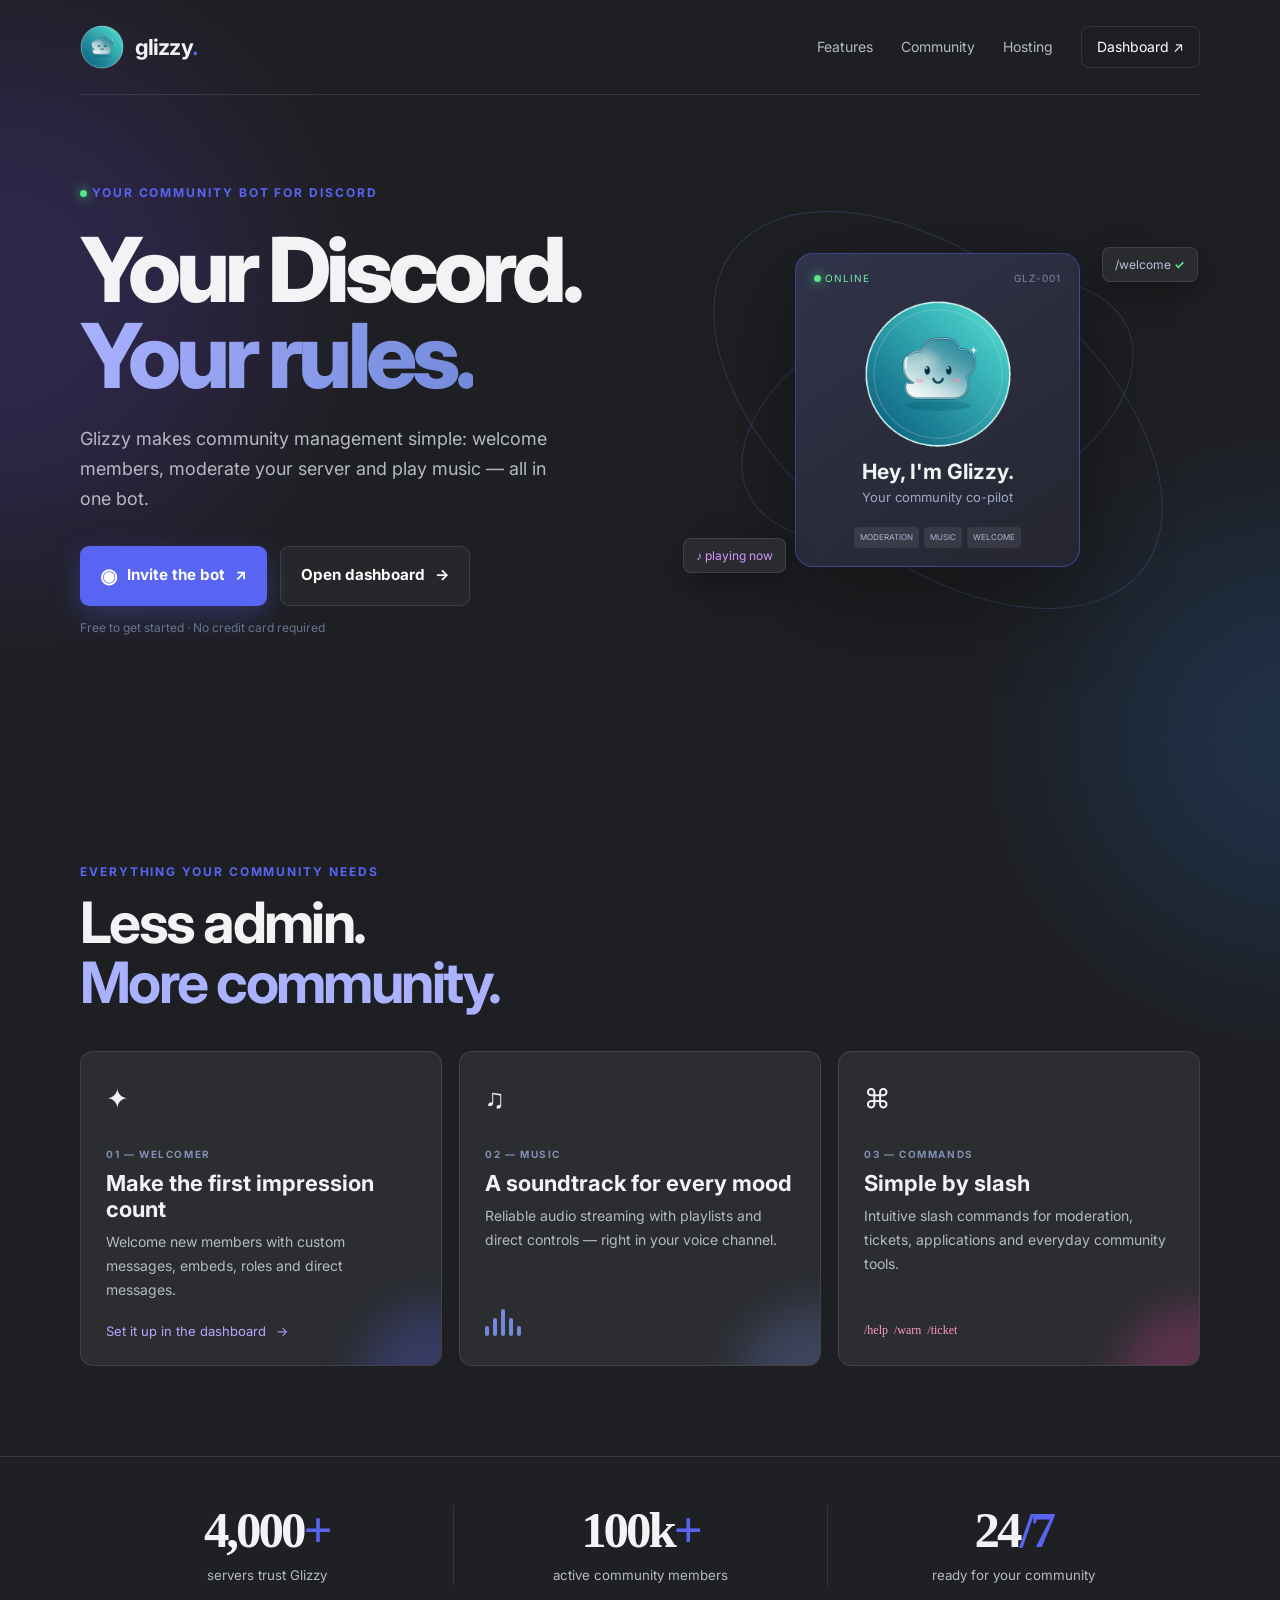
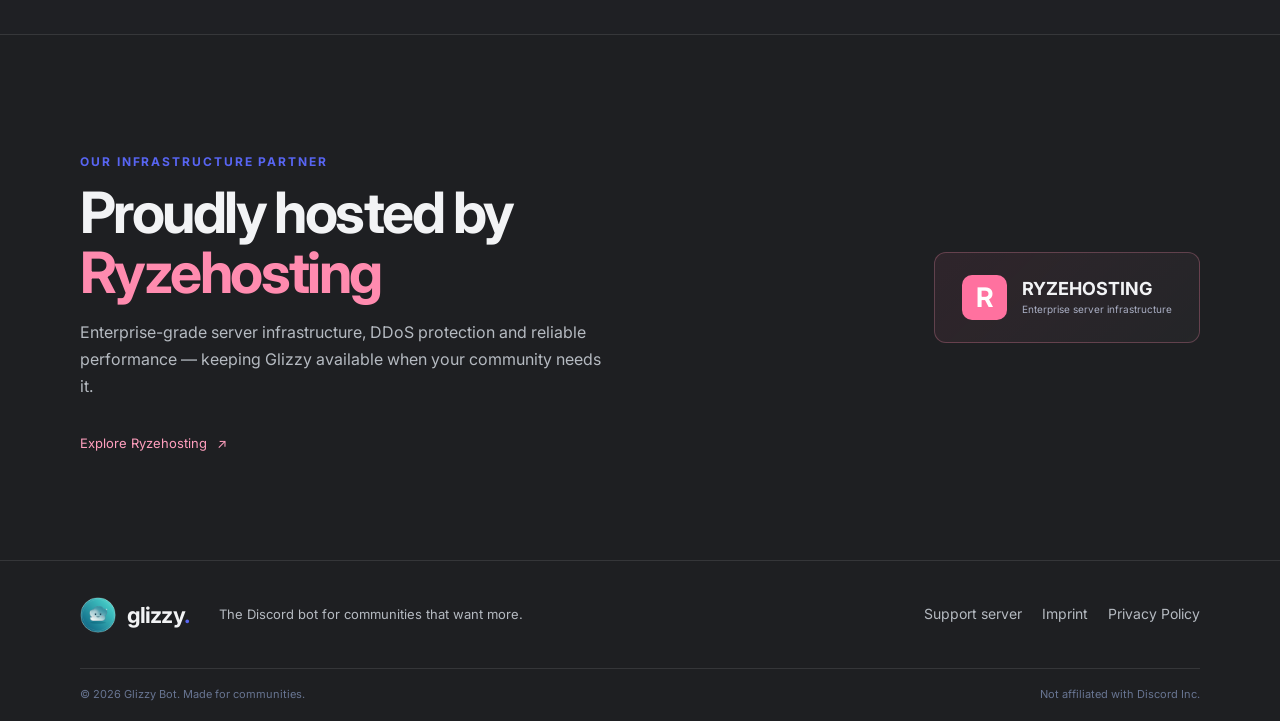
==== commit ef3a6ee7: "Use dashboard typography across responsive landing page Co-authored-by: Copilot <223556219+Copilot@u" ====
--- a/index.html
+++ b/index.html
@@ -1,15 +1,15 @@
 <!doctype html>
-<html lang="de">
+<html lang="en">
   <head>
     <meta charset="utf-8" />
     <meta name="viewport" content="width=device-width, initial-scale=1" />
     <meta name="description" content="Glizzy is the Discord bot for community management, welcoming and music." />
-    <meta name="theme-color" content="#0b1020" />
+    <meta name="theme-color" content="#1e1f22" />
     <title>Glizzy — Your Discord. Your rules.</title>
     <link rel="icon" type="image/gif" href="assets/glizzy-avatar.gif" />
     <link rel="preconnect" href="https://fonts.googleapis.com" />
     <link rel="preconnect" href="https://fonts.gstatic.com" crossorigin />
-    <link href="https://fonts.googleapis.com/css2?family=DM+Sans:wght@400;500;600;700&family=Space+Grotesk:wght@500;600;700&display=swap" rel="stylesheet" />
+    <link href="https://fonts.googleapis.com/css2?family=Inter:wght@400;500;600;700;800&display=swap" rel="stylesheet" />
     <link rel="stylesheet" href="styles.css" />
   </head>
   <body>
--- a/styles.css
+++ b/styles.css
@@ -1,4 +1,6 @@
 :root{--bg:#1e1f22;--surface:#2b2d31;--text:#f2f3f5;--muted:#b5bac1;--purple:#5865f2;--blue:#7289da;--pink:#eb459e;--line:rgba(255,255,255,.1)}
 *{box-sizing:border-box}html{scroll-behavior:smooth}body{margin:0;background:var(--bg);color:var(--text);font:16px/1.6 "DM Sans",sans-serif;overflow-x:hidden}.container{width:min(1120px,calc(100% - 48px));margin:auto}.ambient{position:absolute;z-index:-1;filter:blur(90px);border-radius:50%;opacity:.22}.ambient-one{width:520px;height:520px;background:#6241d3;top:40px;left:-260px}.ambient-two{width:420px;height:420px;background:#246bc8;top:530px;right:-220px}.site-header{display:flex;justify-content:space-between;align-items:center;padding:25px 0;border-bottom:1px solid var(--line)}.brand{display:inline-flex;align-items:center;gap:11px;color:var(--text);font:700 22px "Space Grotesk";text-decoration:none;letter-spacing:-.04em}.brand img{border-radius:50%;object-fit:cover}.brand-dot{color:var(--purple)}nav{display:flex;align-items:center;gap:28px}nav a,.footer-links a{color:var(--muted);text-decoration:none;font-size:14px;transition:color .2s}nav a:hover,.footer-links a:hover,.text-link:hover{color:#fff}.nav-button{border:1px solid var(--line);border-radius:8px;padding:9px 15px!important;color:#fff!important}.hero{min-height:665px;display:grid;grid-template-columns:1fr 1fr;align-items:center;gap:70px;padding:75px 0 110px}.eyebrow,.card-kicker{color:var(--purple);font-size:12px;font-weight:700;letter-spacing:.16em;text-transform:uppercase}.status-dot{width:7px;height:7px;border-radius:50%;display:inline-block;background:#55e68a;box-shadow:0 0 12px #55e68a}.hero h1{font:700 clamp(56px,7vw,91px)/.96 "Space Grotesk";letter-spacing:-.07em;margin:25px 0}.hero h1 span{background:linear-gradient(105deg,#9d7cff,#65c2ff);color:transparent;background-clip:text}.hero-text{max-width:500px;color:var(--muted);font-size:18px}.hero-actions{display:flex;gap:13px;margin:32px 0 12px;flex-wrap:wrap}.button{display:inline-flex;align-items:center;gap:10px;border-radius:9px;padding:14px 20px;font-weight:700;text-decoration:none;transition:transform .2s,box-shadow .2s}.button:hover{transform:translateY(-2px)}.button-primary{color:#fff;background:linear-gradient(105deg,#7052e9,#4c87f3);box-shadow:0 10px 30px rgba(87,104,240,.25)}.button-secondary{color:#fff;border:1px solid var(--line);background:rgba(255,255,255,.04)}.discord-mark{font-size:20px}.microcopy{color:#687592;font-size:12px}.hero-visual{height:460px;position:relative;display:grid;place-items:center}.orbit{position:absolute;border:1px solid rgba(121,135,255,.22);border-radius:50%;transform:rotate(-23deg)}.orbit-one{width:415px;height:230px}.orbit-two{width:520px;height:300px;transform:rotate(38deg)}.bot-card{width:285px;position:relative;padding:18px;border:1px solid rgba(154,147,255,.4);border-radius:18px;background:linear-gradient(145deg,rgba(47,57,103,.95),rgba(18,26,50,.95));box-shadow:0 30px 90px rgba(35,47,123,.45);text-align:center}.card-top{display:flex;justify-content:space-between;color:#7d88aa;font:10px "Space Grotesk";letter-spacing:.1em}.live-pill{color:#73eba0}.bot-logo{width:150px;height:150px;margin:15px auto 10px;border-radius:50%;object-fit:cover;display:block}.bot-card strong{display:block;font:700 21px "Space Grotesk"}.bot-subtitle{color:#9ca8c8;font-size:13px}.bot-tags{display:flex;gap:5px;justify-content:center;margin-top:17px}.bot-tags span{padding:4px 6px;border-radius:4px;background:rgba(255,255,255,.08);color:#aab4d1;font-size:8px}.floating-note{position:absolute;border:1px solid var(--line);border-radius:8px;background:rgba(17,24,43,.9);padding:9px 12px;color:#b9c2da;font:12px "Space Grotesk";box-shadow:0 10px 30px #080c18}.note-one{top:67px;right:2px}.note-one b{color:#5eea91}.note-two{bottom:67px;left:8px;color:#d695ff}.section{padding:90px 0}.section-heading{margin-bottom:38px}.section h2,.sponsor h2{font:700 clamp(35px,5vw,57px)/1.05 "Space Grotesk";letter-spacing:-.06em;margin:12px 0}.section h2 em{font-style:normal;color:#7585ca}.feature-grid{display:grid;grid-template-columns:repeat(3,1fr);gap:17px}.feature-card{min-height:315px;padding:25px;border:1px solid var(--line);border-radius:13px;background:var(--surface);position:relative;overflow:hidden}.feature-card:after{content:"";position:absolute;width:150px;height:150px;right:-70px;bottom:-90px;border-radius:50%;filter:blur(22px);opacity:.25}.feature-purple:after{background:var(--purple)}.feature-blue:after{background:var(--blue)}.feature-pink:after{background:var(--pink)}.feature-icon{font-size:27px}.card-kicker{margin:26px 0 8px;font-size:10px;color:#8290b4}.feature-card h3{font:600 22px "Space Grotesk";margin:0 0 8px}.feature-card p:not(.card-kicker){color:var(--muted);font-size:14px;margin:0}.card-link,.text-link{position:absolute;bottom:23px;color:#b8a5ff;font-size:13px;text-decoration:none}.card-link span,.text-link span{margin-left:6px}.feature-signal{position:absolute;bottom:29px;display:flex;gap:4px;align-items:end}.feature-signal span{display:block;width:4px;border-radius:3px;background:var(--blue)}.feature-signal span:nth-child(1),.feature-signal span:nth-child(5){height:10px}.feature-signal span:nth-child(2),.feature-signal span:nth-child(4){height:18px}.feature-signal span:nth-child(3){height:27px}code{position:absolute;bottom:27px;color:#ff9bc1;font:12px "Space Mono"}.stats-section{border-top:1px solid var(--line);border-bottom:1px solid var(--line);background:rgba(19,27,48,.55)}.stats-grid{display:grid;grid-template-columns:repeat(3,1fr);padding:48px 0;text-align:center}.stats-grid div+div{border-left:1px solid var(--line)}.stats-grid strong{display:block;font:700 51px/1 "Space Grotesk";letter-spacing:-.06em}.stats-grid strong span{color:var(--purple)}.stats-grid small{display:block;color:var(--muted);margin-top:9px}.sponsor{display:flex;justify-content:space-between;align-items:center;gap:40px;padding:105px 0}.sponsor-copy{max-width:530px}.sponsor h2 span{color:#ff8baf}.sponsor-copy>p:not(.eyebrow){color:var(--muted)}.text-link{position:static;display:inline-block;margin-top:16px;color:#ff9fbe}.sponsor-badge{display:flex;align-items:center;gap:15px;padding:22px 27px;border:1px solid rgba(255,139,175,.27);border-radius:12px;background:linear-gradient(135deg,rgba(255,111,155,.08),rgba(255,255,255,.03))}.badge-symbol{display:grid;place-items:center;width:45px;height:45px;border-radius:10px;background:#ff719f;color:white;font:700 27px "Space Grotesk"}.sponsor-badge b,.sponsor-badge small{display:block}.sponsor-badge b{font:700 18px "Space Grotesk"}.sponsor-badge small{color:#a9aec3;font-size:10px;margin-top:2px}.site-footer{border-top:1px solid var(--line);color:var(--muted)}.footer-top{display:flex;align-items:center;gap:30px;padding:30px 0}.footer-top p{font-size:13px;flex:1}.footer-links{display:flex;gap:20px}.footer-bottom{display:flex;justify-content:space-between;padding:17px 0;border-top:1px solid var(--line);font-size:11px;color:#687592}@media(max-width:760px){.container{width:min(100% - 34px,560px)}nav a:not(.nav-button){display:none}.hero{grid-template-columns:1fr;gap:20px;padding:65px 0}.hero-visual{height:390px}.feature-grid,.stats-grid{grid-template-columns:1fr}.stats-grid{gap:25px}.stats-grid div+div{border-left:0;border-top:1px solid var(--line);padding-top:25px}.sponsor{display:block;padding:70px 0}.sponsor-badge{margin-top:35px;width:max-content;max-width:100%}.footer-top,.footer-bottom{display:flex;flex-wrap:wrap}.footer-links{width:100%;order:3;flex-wrap:wrap}.footer-bottom{gap:8px}.footer-bottom span:last-child{margin-left:auto}.orbit-two{width:420px}.note-one{right:-4px}.note-two{left:-3px}}
 .legal-page{max-width:760px;padding:48px 0 90px}.legal-page h1{font:700 clamp(42px,6vw,68px)/1.05 "Space Grotesk";letter-spacing:-.06em;margin:80px 0 25px}.legal-page h2{font:600 25px "Space Grotesk";margin-top:42px}.legal-page p{color:var(--muted);max-width:650px}.legal-page a:not(.brand){color:#b8a5ff}@media(max-width:760px){.container{width:min(100% - 34px,560px)}nav a:not(.nav-button){display:none}.hero{grid-template-columns:1fr;gap:20px;padding:65px 0}.hero-visual{height:390px}.feature-grid,.stats-grid{grid-template-columns:1fr}.stats-grid{gap:25px}.stats-grid div+div{border-left:0;border-top:1px solid var(--line);padding-top:25px}.sponsor{display:block;padding:70px 0}.sponsor-badge{margin-top:35px;width:max-content;max-width:100%}.footer-top,.footer-bottom{display:flex;flex-wrap:wrap}.footer-links{width:100%;order:3;flex-wrap:wrap}.footer-bottom{gap:8px}.footer-bottom span:last-child{margin-left:auto}.orbit-two{width:420px}.note-one{right:-4px}.note-two{left:-3px}}
+.brand,.hero h1,.bot-card strong,.section h2,.sponsor h2,.feature-card h3,.legal-page h1,.legal-page h2,.card-top,.floating-note,.badge-symbol,.sponsor-badge b{font-family:Inter,Arial,sans-serif;letter-spacing:normal}.hero h1{font-size:clamp(3.25rem,7vw,5.7rem);letter-spacing:-.055em;font-weight:800}.section h2,.sponsor h2,.legal-page h1{letter-spacing:-.045em}.feature-card h3{font-weight:700}.brand{letter-spacing:-.04em}.card-top{letter-spacing:.1em}@media(max-width:760px){.container{width:min(100% - 34px,560px)}nav a:not(.nav-button){display:none}.hero{grid-template-columns:1fr;gap:20px;padding:65px 0}.hero-visual{height:390px}.feature-grid,.stats-grid{grid-template-columns:1fr}.stats-grid{gap:25px}.stats-grid div+div{border-left:0;border-top:1px solid var(--line);padding-top:25px}.sponsor{display:block;padding:70px 0}.sponsor-badge{margin-top:35px;width:max-content;max-width:100%}.footer-top,.footer-bottom{display:flex;flex-wrap:wrap}.footer-links{width:100%;order:3;flex-wrap:wrap}.footer-bottom{gap:8px}.footer-bottom span:last-child{margin-left:auto}.orbit-two{width:420px}.note-one{right:-4px}.note-two{left:-3px}}
+body{font-family:Inter,Arial,sans-serif}.hero-text{line-height:1.65}.button{font-size:.95rem}.feature-card p:not(.card-kicker),.sponsor-copy>p:not(.eyebrow){line-height:1.7}@media(max-width:760px){.container{width:min(100% - 34px,560px)}nav a:not(.nav-button){display:none}.hero{grid-template-columns:1fr;gap:20px;padding:65px 0}.hero-visual{height:390px}.feature-grid,.stats-grid{grid-template-columns:1fr}.stats-grid{gap:25px}.stats-grid div+div{border-left:0;border-top:1px solid var(--line);padding-top:25px}.sponsor{display:block;padding:70px 0}.sponsor-badge{margin-top:35px;width:max-content;max-width:100%}.footer-top,.footer-bottom{display:flex;flex-wrap:wrap}.footer-links{width:100%;order:3;flex-wrap:wrap}.footer-bottom{gap:8px}.footer-bottom span:last-child{margin-left:auto}.orbit-two{width:420px}.note-one{right:-4px}.note-two{left:-3px}}
 .button-primary{background:#5865f2;box-shadow:0 10px 30px rgba(88,101,242,.3)}.button-primary:hover{background:#4752c4}.hero h1 span{background:linear-gradient(105deg,#aab2ff,#7289da);color:transparent;background-clip:text}.bot-card{background:linear-gradient(145deg,#30334a,#252630);border-color:rgba(88,101,242,.45);box-shadow:0 30px 90px rgba(0,0,0,.35)}.floating-note{background:rgba(43,45,49,.95);box-shadow:0 10px 30px rgba(0,0,0,.3)}.stats-section{background:rgba(32,34,37,.7)}.section h2 em{color:#aab2ff}@media(max-width:760px){.container{width:min(100% - 34px,560px)}nav a:not(.nav-button){display:none}.hero{grid-template-columns:1fr;gap:20px;padding:65px 0}.hero-visual{height:390px}.feature-grid,.stats-grid{grid-template-columns:1fr}.stats-grid{gap:25px}.stats-grid div+div{border-left:0;border-top:1px solid var(--line);padding-top:25px}.sponsor{display:block;padding:70px 0}.sponsor-badge{margin-top:35px;width:max-content;max-width:100%}.footer-top,.footer-bottom{display:flex;flex-wrap:wrap}.footer-links{width:100%;order:3;flex-wrap:wrap}.footer-bottom{gap:8px}.footer-bottom span:last-child{margin-left:auto}.orbit-two{width:420px}.note-one{right:-4px}.note-two{left:-3px}}
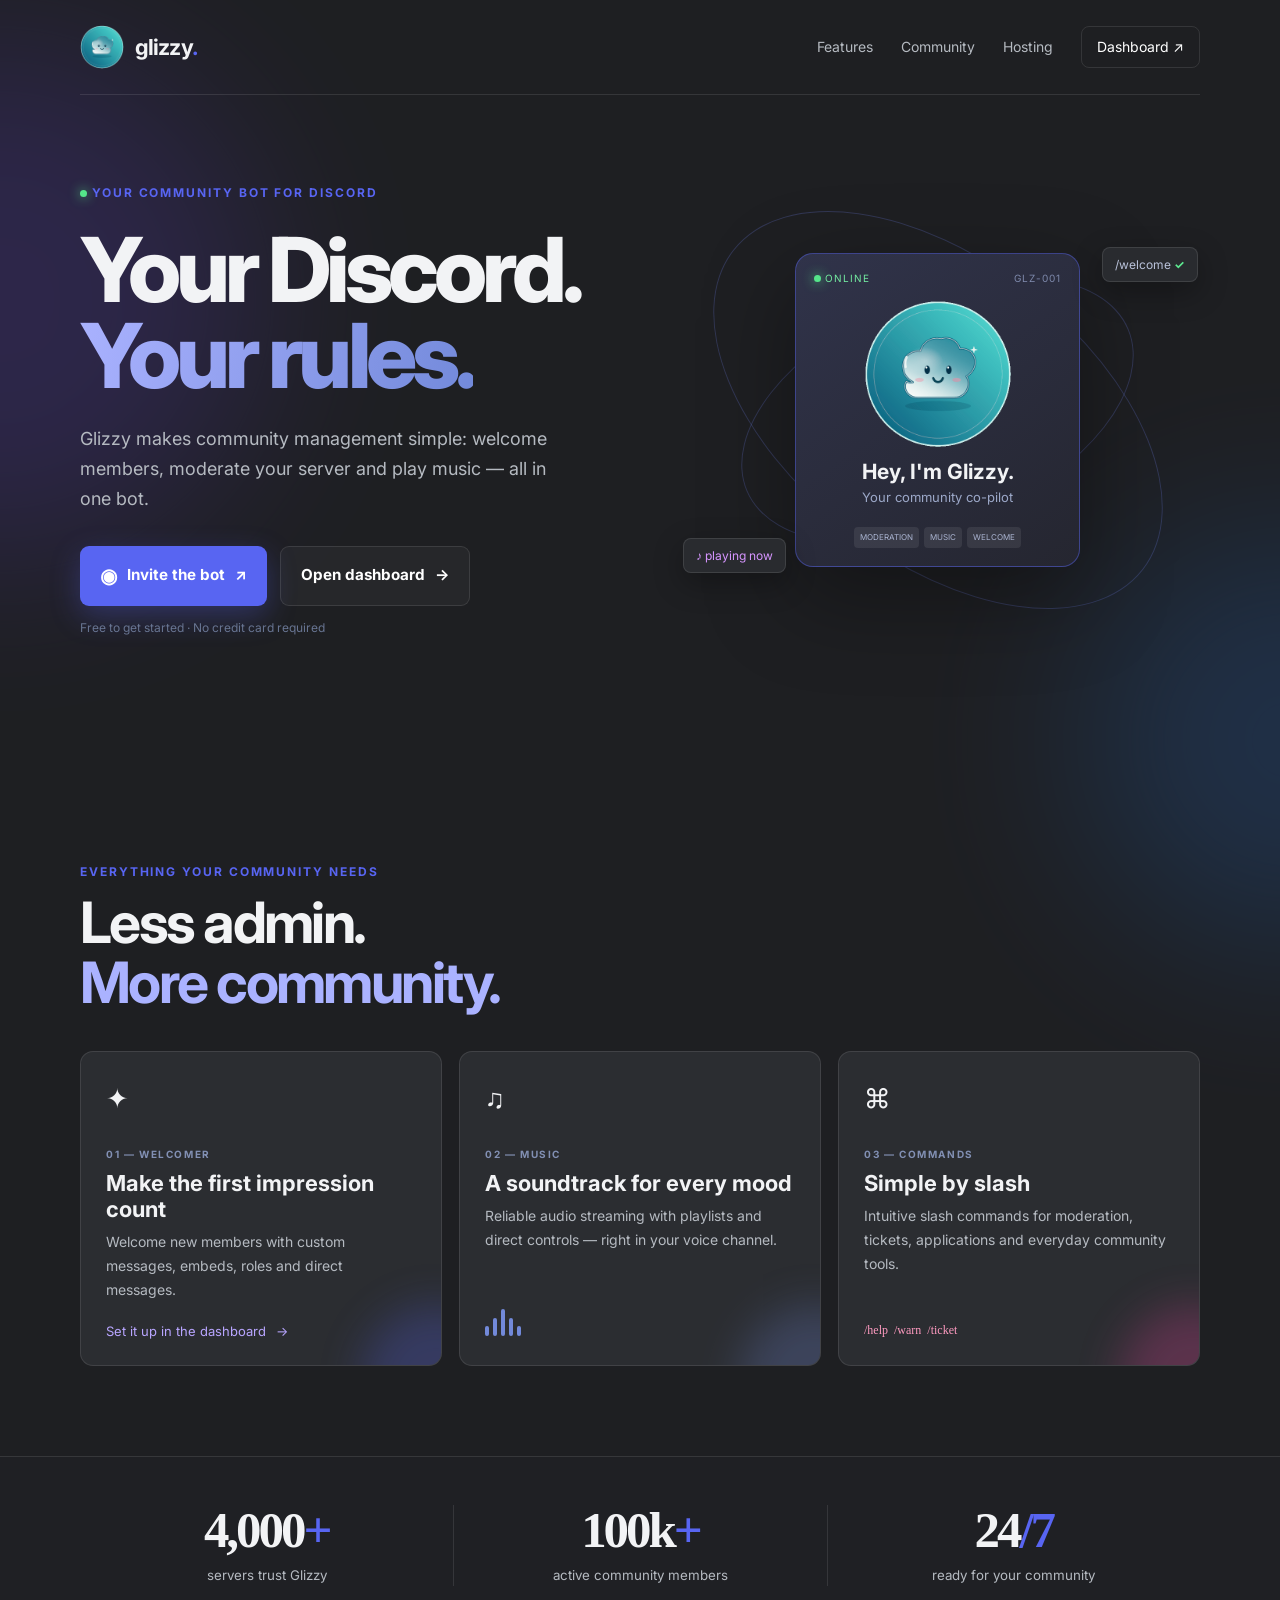
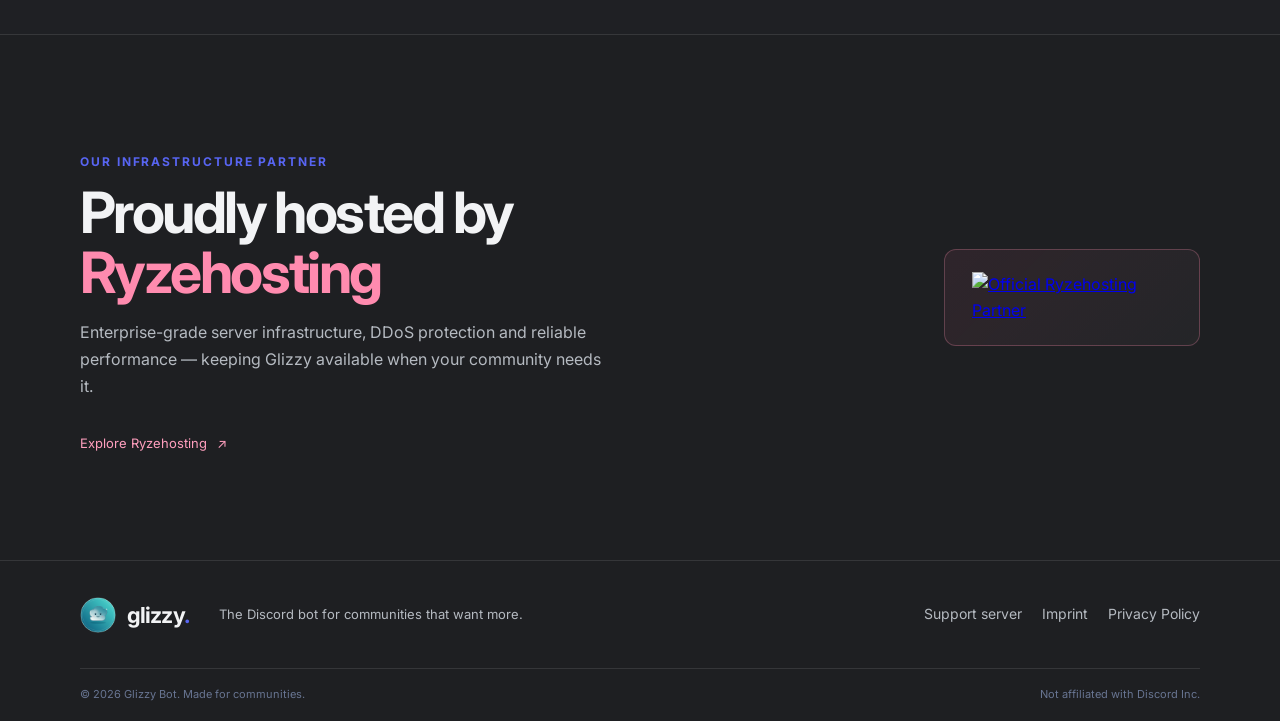
==== commit b303a386: "Use official Ryzehosting partner badge Co-authored-by: Copilot <223556219+Copilot@users.noreply.gith" ====
--- a/index.html
+++ b/index.html
@@ -101,9 +101,11 @@
           <p class="eyebrow">Our infrastructure partner</p>
           <h2>Proudly hosted by <span>Ryzehosting</span></h2>
           <p>Enterprise-grade server infrastructure, DDoS protection and reliable performance — keeping Glizzy available when your community needs it.</p>
-          <a class="text-link" data-ryze-link href="https://ryzehosting.com" target="_blank" rel="noopener noreferrer">Explore Ryzehosting <span>↗</span></a>
+          <a class="text-link" data-ryze-link href="https://ryzehosting.com/partners" target="_blank" rel="noopener noreferrer">Explore Ryzehosting <span>↗</span></a>
         </div>
-        <div class="sponsor-badge"><span class="badge-symbol">R</span><span><b>RYZEHOSTING</b><small>Enterprise server infrastructure</small></span></div>
+        <a class="sponsor-badge" href="https://ryzehosting.com/partners" target="_blank" rel="noopener noreferrer" aria-label="Official Ryzehosting Partner">
+          <img src="https://ryzehosting.com/assets/partner-badge.svg" alt="Official Ryzehosting Partner" width="200" />
+        </a>
       </section>
     </main>
 
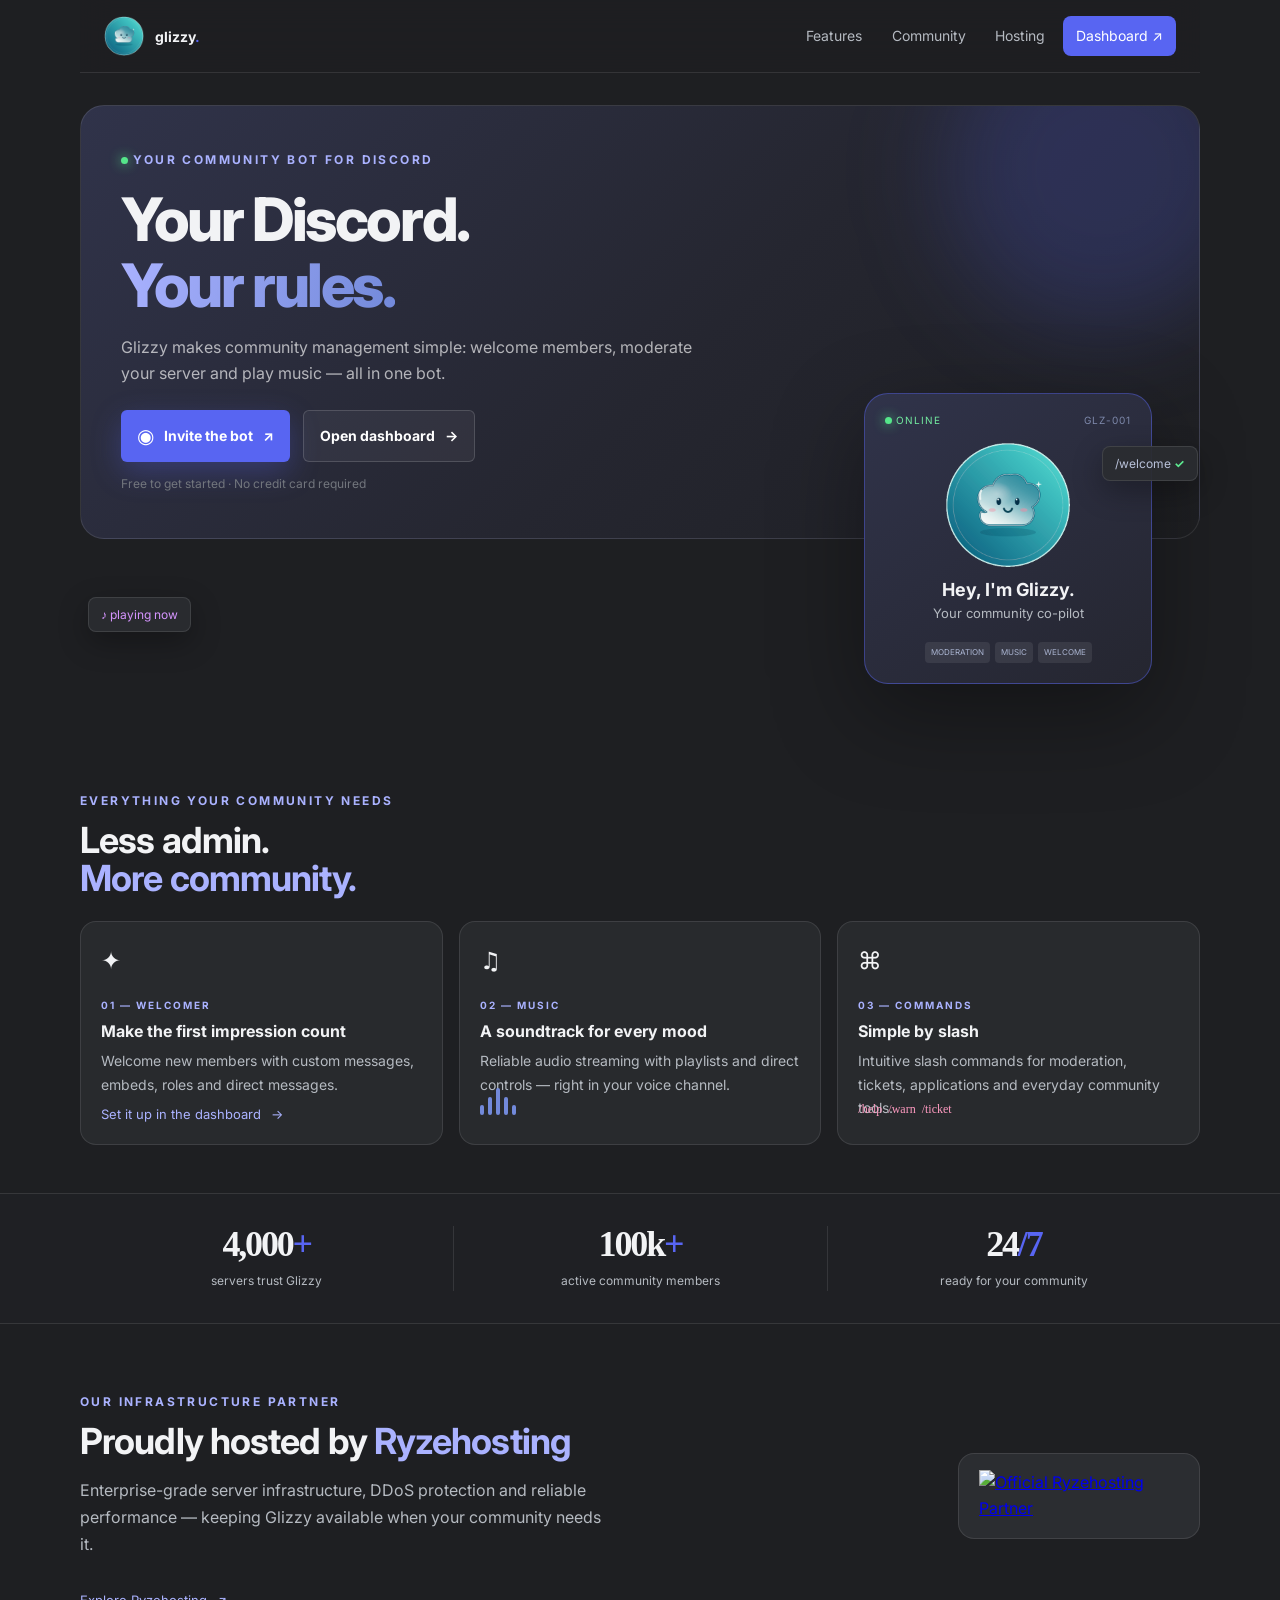
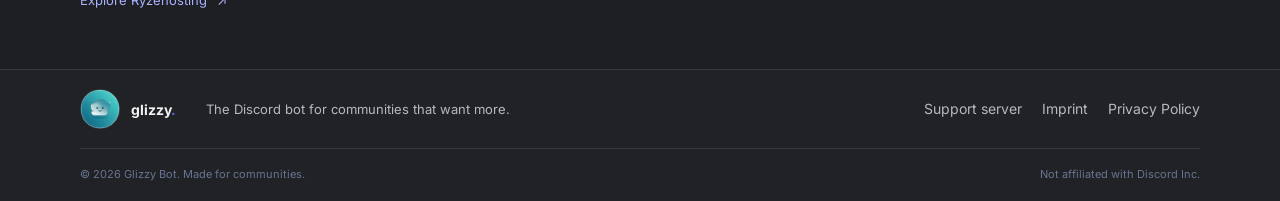
==== commit 7ddaea6d: "Match landing page to dashboard UI exactly Co-authored-by: Copilot <223556219+Copilot@users.noreply." ====
--- a/index.html
+++ b/index.html
@@ -17,11 +17,11 @@
     <div class="ambient ambient-two"></div>
 
     <header class="site-header container">
-      <a class="brand" href="#top" aria-label="Glizzy Startseite">
+      <a class="brand" href="#top" aria-label="Glizzy home page">
         <img src="assets/glizzy-avatar.gif" alt="" width="44" height="44" />
         <span>glizzy<span class="brand-dot">.</span></span>
       </a>
-      <nav aria-label="Hauptnavigation">
+      <nav aria-label="Main navigation">
         <a href="#features">Features</a>
         <a href="#stats">Community</a>
         <a href="#sponsor">Hosting</a>
--- a/styles.css
+++ b/styles.css
@@ -3,4 +3,20 @@
 .legal-page{max-width:760px;padding:48px 0 90px}.legal-page h1{font:700 clamp(42px,6vw,68px)/1.05 "Space Grotesk";letter-spacing:-.06em;margin:80px 0 25px}.legal-page h2{font:600 25px "Space Grotesk";margin-top:42px}.legal-page p{color:var(--muted);max-width:650px}.legal-page a:not(.brand){color:#b8a5ff}@media(max-width:760px){.container{width:min(100% - 34px,560px)}nav a:not(.nav-button){display:none}.hero{grid-template-columns:1fr;gap:20px;padding:65px 0}.hero-visual{height:390px}.feature-grid,.stats-grid{grid-template-columns:1fr}.stats-grid{gap:25px}.stats-grid div+div{border-left:0;border-top:1px solid var(--line);padding-top:25px}.sponsor{display:block;padding:70px 0}.sponsor-badge{margin-top:35px;width:max-content;max-width:100%}.footer-top,.footer-bottom{display:flex;flex-wrap:wrap}.footer-links{width:100%;order:3;flex-wrap:wrap}.footer-bottom{gap:8px}.footer-bottom span:last-child{margin-left:auto}.orbit-two{width:420px}.note-one{right:-4px}.note-two{left:-3px}}
 .brand,.hero h1,.bot-card strong,.section h2,.sponsor h2,.feature-card h3,.legal-page h1,.legal-page h2,.card-top,.floating-note,.badge-symbol,.sponsor-badge b{font-family:Inter,Arial,sans-serif;letter-spacing:normal}.hero h1{font-size:clamp(3.25rem,7vw,5.7rem);letter-spacing:-.055em;font-weight:800}.section h2,.sponsor h2,.legal-page h1{letter-spacing:-.045em}.feature-card h3{font-weight:700}.brand{letter-spacing:-.04em}.card-top{letter-spacing:.1em}@media(max-width:760px){.container{width:min(100% - 34px,560px)}nav a:not(.nav-button){display:none}.hero{grid-template-columns:1fr;gap:20px;padding:65px 0}.hero-visual{height:390px}.feature-grid,.stats-grid{grid-template-columns:1fr}.stats-grid{gap:25px}.stats-grid div+div{border-left:0;border-top:1px solid var(--line);padding-top:25px}.sponsor{display:block;padding:70px 0}.sponsor-badge{margin-top:35px;width:max-content;max-width:100%}.footer-top,.footer-bottom{display:flex;flex-wrap:wrap}.footer-links{width:100%;order:3;flex-wrap:wrap}.footer-bottom{gap:8px}.footer-bottom span:last-child{margin-left:auto}.orbit-two{width:420px}.note-one{right:-4px}.note-two{left:-3px}}
 body{font-family:Inter,Arial,sans-serif}.hero-text{line-height:1.65}.button{font-size:.95rem}.feature-card p:not(.card-kicker),.sponsor-copy>p:not(.eyebrow){line-height:1.7}@media(max-width:760px){.container{width:min(100% - 34px,560px)}nav a:not(.nav-button){display:none}.hero{grid-template-columns:1fr;gap:20px;padding:65px 0}.hero-visual{height:390px}.feature-grid,.stats-grid{grid-template-columns:1fr}.stats-grid{gap:25px}.stats-grid div+div{border-left:0;border-top:1px solid var(--line);padding-top:25px}.sponsor{display:block;padding:70px 0}.sponsor-badge{margin-top:35px;width:max-content;max-width:100%}.footer-top,.footer-bottom{display:flex;flex-wrap:wrap}.footer-links{width:100%;order:3;flex-wrap:wrap}.footer-bottom{gap:8px}.footer-bottom span:last-child{margin-left:auto}.orbit-two{width:420px}.note-one{right:-4px}.note-two{left:-3px}}
+
+/* Dashboard surface system: the landing page intentionally uses the same UI language. */
+body{background:#1e1f22;color:#f2f3f5;font-family:Inter,Roboto,system-ui,-apple-system,sans-serif}
+.ambient{display:none}
+.site-header{padding:1rem 1.5rem;border-bottom:1px solid rgba(255,255,255,.1);background:rgba(30,31,34,.9);backdrop-filter:blur(16px)}
+.brand{font-size:14px;letter-spacing:0}.brand img{width:40px;height:40px;border-radius:12px}
+nav{gap:.35rem}nav a{padding:.5rem .75rem;border-radius:.375rem;font-size:.875rem}nav a:hover{background:rgba(255,255,255,.06)}.nav-button{background:#5865f2;border-color:transparent;padding:.5rem .75rem!important}.nav-button:hover{background:#4752c4}
+.hero{min-height:0;grid-template-columns:1fr;gap:0;padding:2rem 0}.hero-copy,.hero-visual{width:min(100%,1152px);margin:0 auto}.hero-copy{position:relative;overflow:hidden;border:1px solid rgba(255,255,255,.1);border-radius:1.5rem;background:linear-gradient(135deg,#30334a 0%,#252630 55%,#1e1f22 100%);padding:2rem 2.5rem}.hero-copy:after{content:"";pointer-events:none;position:absolute;right:-4rem;top:-6rem;width:20rem;height:20rem;border-radius:999px;background:rgba(88,101,242,.2);filter:blur(3rem)}.hero-copy>*{position:relative;z-index:1}
+.eyebrow,.card-kicker{color:#aab2ff;letter-spacing:.2em}.hero h1{font-size:clamp(2.25rem,5vw,3.75rem);line-height:1.1;letter-spacing:-.04em;margin:1rem 0 .5rem}.hero h1 span{background:none;color:#fff}.hero-text{max-width:38rem;color:rgba(255,255,255,.65);font-size:1rem}.hero-actions{margin:1.5rem 0 .75rem}.button{border-radius:.375rem;padding:.625rem 1rem;font-size:.875rem;box-shadow:none}.button-primary{background:#5865f2}.button-secondary{border:1px solid rgba(255,255,255,.15);background:rgba(255,255,255,.05)}.button-secondary:hover{background:rgba(255,255,255,.1)}.microcopy{color:#72767d}
+.hero-visual{height:20rem;margin-top:-10rem;pointer-events:none}.orbit{display:none}.bot-card{margin-left:auto;margin-right:3rem;width:18rem;border:1px solid rgba(255,255,255,.1);border-radius:1.5rem;background:rgba(43,45,49,.9);box-shadow:0 1.5rem 3rem rgba(0,0,0,.25);padding:1.25rem}.bot-logo{width:8rem;height:8rem}.bot-card strong{font-size:1.125rem}.bot-subtitle{color:#b5bac1}.floating-note{background:#2b2d31;border-radius:.5rem}
+.section{padding:3rem 0}.section-heading{margin-bottom:1.5rem}.section h2,.sponsor h2{font-size:clamp(1.5rem,3vw,2.25rem);letter-spacing:-.025em}.section h2 em{color:#aab2ff}.feature-grid{gap:1rem}.feature-card{min-height:14rem;padding:1.25rem;border-radius:1rem;background:rgba(43,45,49,.8);border-color:rgba(255,255,255,.1)}.feature-card:after{display:none}.feature-icon{font-size:1.5rem}.card-kicker{margin:1rem 0 .5rem;color:#aab2ff}.feature-card h3{font-size:1rem}.feature-card p:not(.card-kicker){font-size:.875rem;color:#b5bac1}.card-link,.text-link{bottom:1.25rem;color:#aab2ff}
+.stats-section{background:#202225;border-color:rgba(255,255,255,.1)}.stats-grid{padding:2rem 0}.stats-grid strong{font-size:2.25rem}.stats-grid small{color:#b5bac1;font-size:.75rem}
+.sponsor{padding:3.5rem 0}.sponsor h2 span{color:#aab2ff}.sponsor-copy>p:not(.eyebrow){color:#b5bac1}.sponsor-badge{border:1px solid rgba(255,255,255,.1);border-radius:1rem;background:#2b2d31;padding:1rem 1.25rem}.sponsor-badge img{display:block;max-width:100%;height:auto}
+.site-footer{background:#202225;border-color:rgba(255,255,255,.1)}.footer-top{padding:1rem 0}.footer-bottom{border-color:rgba(255,255,255,.1)}
+.legal-page h1{font-size:clamp(2.25rem,5vw,3.75rem)}.legal-page h2{font-size:1.25rem}
+@media(max-width:760px){.site-header{padding:.75rem 1rem}.hero{padding:1rem 0}.hero-copy{padding:1.5rem;border-radius:1rem}.hero-visual{height:19rem;margin-top:0}.bot-card{margin:auto}.floating-note{display:none}.section{padding:2rem 0}.sponsor{padding:2.5rem 0}.sponsor-badge{width:100%;justify-content:center}.footer-top{gap:1rem}.footer-bottom span:last-child{margin-left:0}.hero-actions .button{width:100%;justify-content:center}}@media(max-width:760px){.container{width:min(100% - 34px,560px)}nav a:not(.nav-button){display:none}.hero{grid-template-columns:1fr;gap:20px;padding:65px 0}.hero-visual{height:390px}.feature-grid,.stats-grid{grid-template-columns:1fr}.stats-grid{gap:25px}.stats-grid div+div{border-left:0;border-top:1px solid var(--line);padding-top:25px}.sponsor{display:block;padding:70px 0}.sponsor-badge{margin-top:35px;width:max-content;max-width:100%}.footer-top,.footer-bottom{display:flex;flex-wrap:wrap}.footer-links{width:100%;order:3;flex-wrap:wrap}.footer-bottom{gap:8px}.footer-bottom span:last-child{margin-left:auto}.orbit-two{width:420px}.note-one{right:-4px}.note-two{left:-3px}}
 .button-primary{background:#5865f2;box-shadow:0 10px 30px rgba(88,101,242,.3)}.button-primary:hover{background:#4752c4}.hero h1 span{background:linear-gradient(105deg,#aab2ff,#7289da);color:transparent;background-clip:text}.bot-card{background:linear-gradient(145deg,#30334a,#252630);border-color:rgba(88,101,242,.45);box-shadow:0 30px 90px rgba(0,0,0,.35)}.floating-note{background:rgba(43,45,49,.95);box-shadow:0 10px 30px rgba(0,0,0,.3)}.stats-section{background:rgba(32,34,37,.7)}.section h2 em{color:#aab2ff}@media(max-width:760px){.container{width:min(100% - 34px,560px)}nav a:not(.nav-button){display:none}.hero{grid-template-columns:1fr;gap:20px;padding:65px 0}.hero-visual{height:390px}.feature-grid,.stats-grid{grid-template-columns:1fr}.stats-grid{gap:25px}.stats-grid div+div{border-left:0;border-top:1px solid var(--line);padding-top:25px}.sponsor{display:block;padding:70px 0}.sponsor-badge{margin-top:35px;width:max-content;max-width:100%}.footer-top,.footer-bottom{display:flex;flex-wrap:wrap}.footer-links{width:100%;order:3;flex-wrap:wrap}.footer-bottom{gap:8px}.footer-bottom span:last-child{margin-left:auto}.orbit-two{width:420px}.note-one{right:-4px}.note-two{left:-3px}}
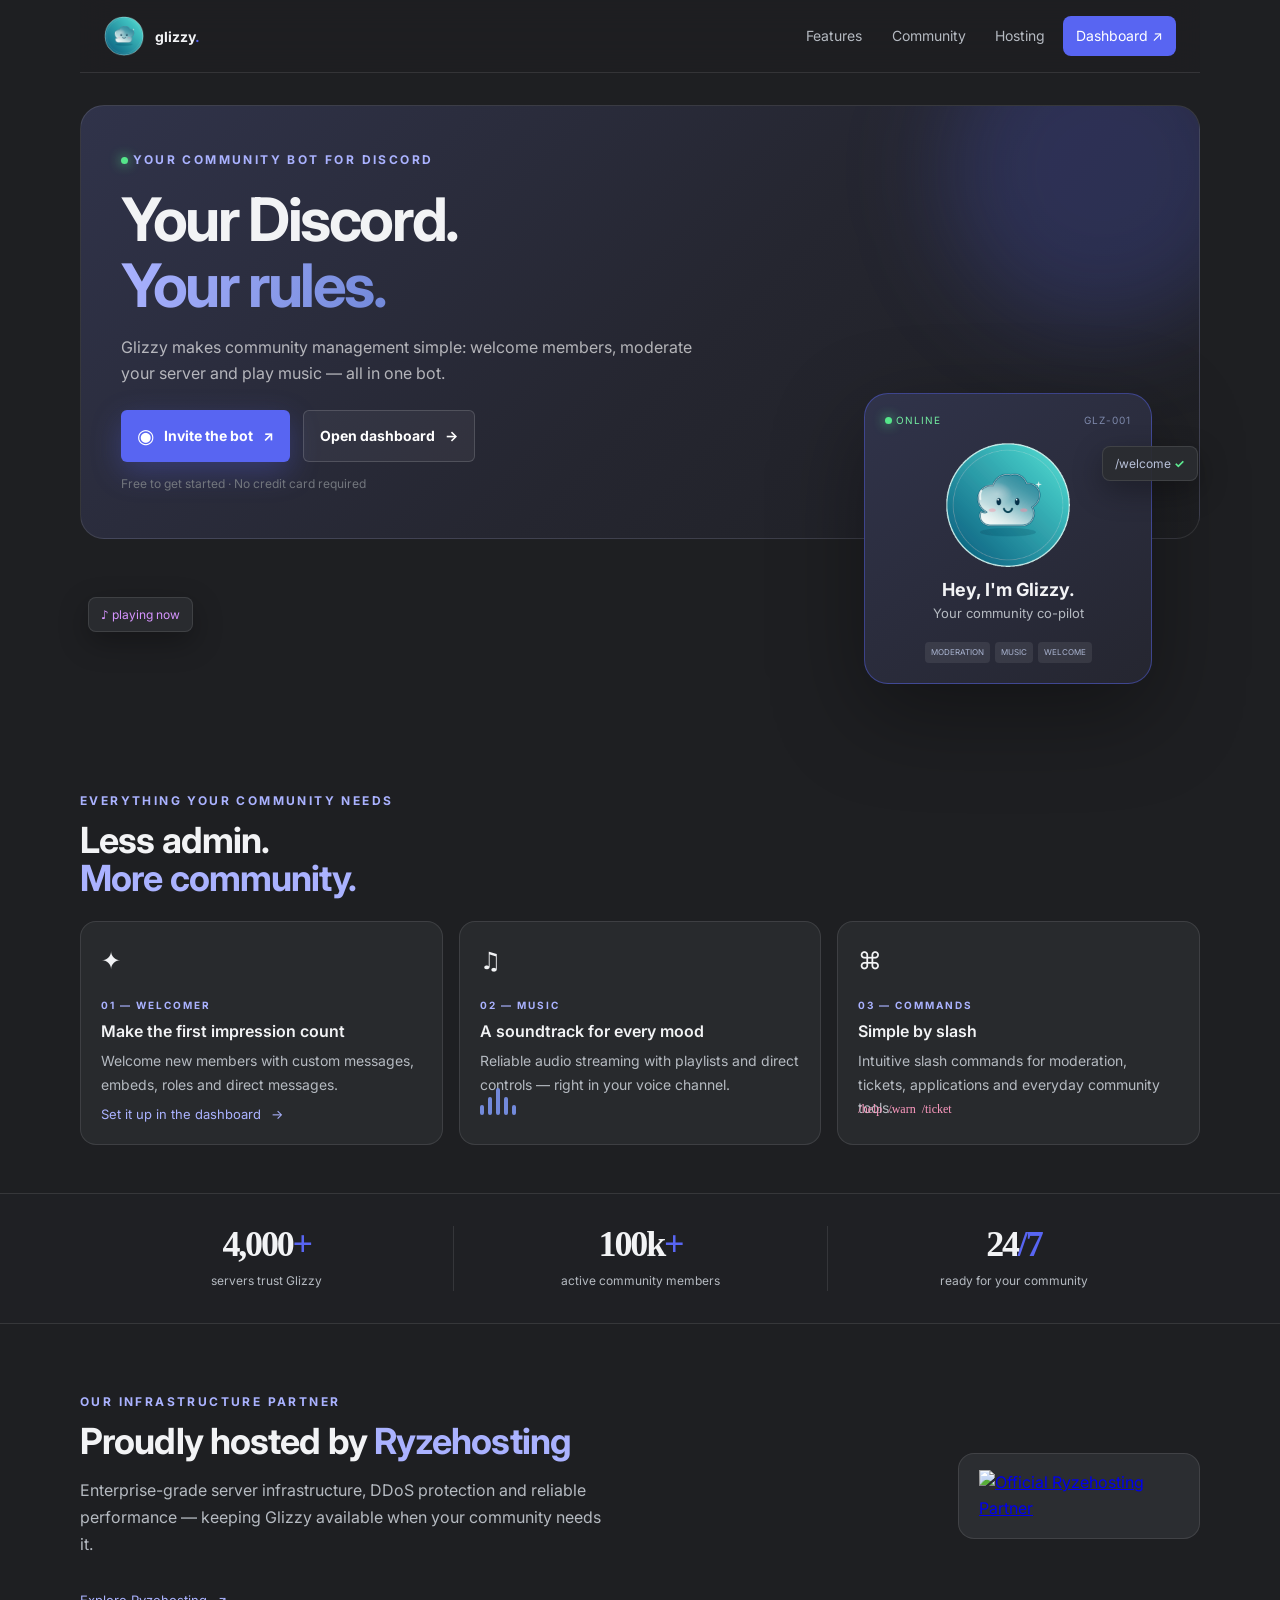
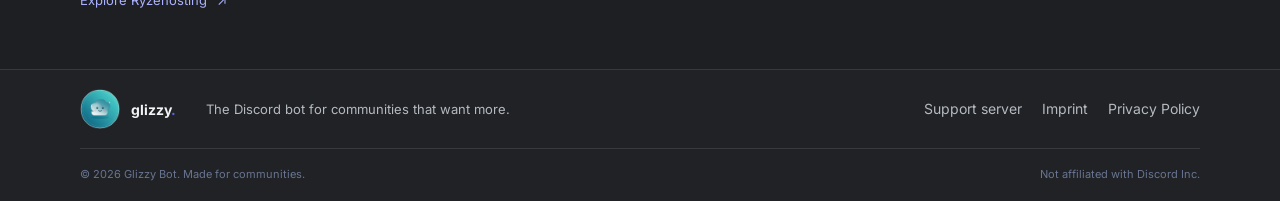
==== commit 0e4f03eb: "Match dashboard font family exactly Co-authored-by: Copilot <223556219+Copilot@users.noreply.github." ====
--- a/index.html
+++ b/index.html
@@ -9,7 +9,7 @@
     <link rel="icon" type="image/gif" href="assets/glizzy-avatar.gif" />
     <link rel="preconnect" href="https://fonts.googleapis.com" />
     <link rel="preconnect" href="https://fonts.gstatic.com" crossorigin />
-    <link href="https://fonts.googleapis.com/css2?family=Inter:wght@400;500;600;700;800&display=swap" rel="stylesheet" />
+    <link href="https://fonts.googleapis.com/css2?family=Inter:wght@400;500;600;700&display=swap" rel="stylesheet" />
     <link rel="stylesheet" href="styles.css" />
   </head>
   <body>
--- a/styles.css
+++ b/styles.css
@@ -1,7 +1,7 @@
 :root{--bg:#1e1f22;--surface:#2b2d31;--text:#f2f3f5;--muted:#b5bac1;--purple:#5865f2;--blue:#7289da;--pink:#eb459e;--line:rgba(255,255,255,.1)}
 *{box-sizing:border-box}html{scroll-behavior:smooth}body{margin:0;background:var(--bg);color:var(--text);font:16px/1.6 "DM Sans",sans-serif;overflow-x:hidden}.container{width:min(1120px,calc(100% - 48px));margin:auto}.ambient{position:absolute;z-index:-1;filter:blur(90px);border-radius:50%;opacity:.22}.ambient-one{width:520px;height:520px;background:#6241d3;top:40px;left:-260px}.ambient-two{width:420px;height:420px;background:#246bc8;top:530px;right:-220px}.site-header{display:flex;justify-content:space-between;align-items:center;padding:25px 0;border-bottom:1px solid var(--line)}.brand{display:inline-flex;align-items:center;gap:11px;color:var(--text);font:700 22px "Space Grotesk";text-decoration:none;letter-spacing:-.04em}.brand img{border-radius:50%;object-fit:cover}.brand-dot{color:var(--purple)}nav{display:flex;align-items:center;gap:28px}nav a,.footer-links a{color:var(--muted);text-decoration:none;font-size:14px;transition:color .2s}nav a:hover,.footer-links a:hover,.text-link:hover{color:#fff}.nav-button{border:1px solid var(--line);border-radius:8px;padding:9px 15px!important;color:#fff!important}.hero{min-height:665px;display:grid;grid-template-columns:1fr 1fr;align-items:center;gap:70px;padding:75px 0 110px}.eyebrow,.card-kicker{color:var(--purple);font-size:12px;font-weight:700;letter-spacing:.16em;text-transform:uppercase}.status-dot{width:7px;height:7px;border-radius:50%;display:inline-block;background:#55e68a;box-shadow:0 0 12px #55e68a}.hero h1{font:700 clamp(56px,7vw,91px)/.96 "Space Grotesk";letter-spacing:-.07em;margin:25px 0}.hero h1 span{background:linear-gradient(105deg,#9d7cff,#65c2ff);color:transparent;background-clip:text}.hero-text{max-width:500px;color:var(--muted);font-size:18px}.hero-actions{display:flex;gap:13px;margin:32px 0 12px;flex-wrap:wrap}.button{display:inline-flex;align-items:center;gap:10px;border-radius:9px;padding:14px 20px;font-weight:700;text-decoration:none;transition:transform .2s,box-shadow .2s}.button:hover{transform:translateY(-2px)}.button-primary{color:#fff;background:linear-gradient(105deg,#7052e9,#4c87f3);box-shadow:0 10px 30px rgba(87,104,240,.25)}.button-secondary{color:#fff;border:1px solid var(--line);background:rgba(255,255,255,.04)}.discord-mark{font-size:20px}.microcopy{color:#687592;font-size:12px}.hero-visual{height:460px;position:relative;display:grid;place-items:center}.orbit{position:absolute;border:1px solid rgba(121,135,255,.22);border-radius:50%;transform:rotate(-23deg)}.orbit-one{width:415px;height:230px}.orbit-two{width:520px;height:300px;transform:rotate(38deg)}.bot-card{width:285px;position:relative;padding:18px;border:1px solid rgba(154,147,255,.4);border-radius:18px;background:linear-gradient(145deg,rgba(47,57,103,.95),rgba(18,26,50,.95));box-shadow:0 30px 90px rgba(35,47,123,.45);text-align:center}.card-top{display:flex;justify-content:space-between;color:#7d88aa;font:10px "Space Grotesk";letter-spacing:.1em}.live-pill{color:#73eba0}.bot-logo{width:150px;height:150px;margin:15px auto 10px;border-radius:50%;object-fit:cover;display:block}.bot-card strong{display:block;font:700 21px "Space Grotesk"}.bot-subtitle{color:#9ca8c8;font-size:13px}.bot-tags{display:flex;gap:5px;justify-content:center;margin-top:17px}.bot-tags span{padding:4px 6px;border-radius:4px;background:rgba(255,255,255,.08);color:#aab4d1;font-size:8px}.floating-note{position:absolute;border:1px solid var(--line);border-radius:8px;background:rgba(17,24,43,.9);padding:9px 12px;color:#b9c2da;font:12px "Space Grotesk";box-shadow:0 10px 30px #080c18}.note-one{top:67px;right:2px}.note-one b{color:#5eea91}.note-two{bottom:67px;left:8px;color:#d695ff}.section{padding:90px 0}.section-heading{margin-bottom:38px}.section h2,.sponsor h2{font:700 clamp(35px,5vw,57px)/1.05 "Space Grotesk";letter-spacing:-.06em;margin:12px 0}.section h2 em{font-style:normal;color:#7585ca}.feature-grid{display:grid;grid-template-columns:repeat(3,1fr);gap:17px}.feature-card{min-height:315px;padding:25px;border:1px solid var(--line);border-radius:13px;background:var(--surface);position:relative;overflow:hidden}.feature-card:after{content:"";position:absolute;width:150px;height:150px;right:-70px;bottom:-90px;border-radius:50%;filter:blur(22px);opacity:.25}.feature-purple:after{background:var(--purple)}.feature-blue:after{background:var(--blue)}.feature-pink:after{background:var(--pink)}.feature-icon{font-size:27px}.card-kicker{margin:26px 0 8px;font-size:10px;color:#8290b4}.feature-card h3{font:600 22px "Space Grotesk";margin:0 0 8px}.feature-card p:not(.card-kicker){color:var(--muted);font-size:14px;margin:0}.card-link,.text-link{position:absolute;bottom:23px;color:#b8a5ff;font-size:13px;text-decoration:none}.card-link span,.text-link span{margin-left:6px}.feature-signal{position:absolute;bottom:29px;display:flex;gap:4px;align-items:end}.feature-signal span{display:block;width:4px;border-radius:3px;background:var(--blue)}.feature-signal span:nth-child(1),.feature-signal span:nth-child(5){height:10px}.feature-signal span:nth-child(2),.feature-signal span:nth-child(4){height:18px}.feature-signal span:nth-child(3){height:27px}code{position:absolute;bottom:27px;color:#ff9bc1;font:12px "Space Mono"}.stats-section{border-top:1px solid var(--line);border-bottom:1px solid var(--line);background:rgba(19,27,48,.55)}.stats-grid{display:grid;grid-template-columns:repeat(3,1fr);padding:48px 0;text-align:center}.stats-grid div+div{border-left:1px solid var(--line)}.stats-grid strong{display:block;font:700 51px/1 "Space Grotesk";letter-spacing:-.06em}.stats-grid strong span{color:var(--purple)}.stats-grid small{display:block;color:var(--muted);margin-top:9px}.sponsor{display:flex;justify-content:space-between;align-items:center;gap:40px;padding:105px 0}.sponsor-copy{max-width:530px}.sponsor h2 span{color:#ff8baf}.sponsor-copy>p:not(.eyebrow){color:var(--muted)}.text-link{position:static;display:inline-block;margin-top:16px;color:#ff9fbe}.sponsor-badge{display:flex;align-items:center;gap:15px;padding:22px 27px;border:1px solid rgba(255,139,175,.27);border-radius:12px;background:linear-gradient(135deg,rgba(255,111,155,.08),rgba(255,255,255,.03))}.badge-symbol{display:grid;place-items:center;width:45px;height:45px;border-radius:10px;background:#ff719f;color:white;font:700 27px "Space Grotesk"}.sponsor-badge b,.sponsor-badge small{display:block}.sponsor-badge b{font:700 18px "Space Grotesk"}.sponsor-badge small{color:#a9aec3;font-size:10px;margin-top:2px}.site-footer{border-top:1px solid var(--line);color:var(--muted)}.footer-top{display:flex;align-items:center;gap:30px;padding:30px 0}.footer-top p{font-size:13px;flex:1}.footer-links{display:flex;gap:20px}.footer-bottom{display:flex;justify-content:space-between;padding:17px 0;border-top:1px solid var(--line);font-size:11px;color:#687592}@media(max-width:760px){.container{width:min(100% - 34px,560px)}nav a:not(.nav-button){display:none}.hero{grid-template-columns:1fr;gap:20px;padding:65px 0}.hero-visual{height:390px}.feature-grid,.stats-grid{grid-template-columns:1fr}.stats-grid{gap:25px}.stats-grid div+div{border-left:0;border-top:1px solid var(--line);padding-top:25px}.sponsor{display:block;padding:70px 0}.sponsor-badge{margin-top:35px;width:max-content;max-width:100%}.footer-top,.footer-bottom{display:flex;flex-wrap:wrap}.footer-links{width:100%;order:3;flex-wrap:wrap}.footer-bottom{gap:8px}.footer-bottom span:last-child{margin-left:auto}.orbit-two{width:420px}.note-one{right:-4px}.note-two{left:-3px}}
 .legal-page{max-width:760px;padding:48px 0 90px}.legal-page h1{font:700 clamp(42px,6vw,68px)/1.05 "Space Grotesk";letter-spacing:-.06em;margin:80px 0 25px}.legal-page h2{font:600 25px "Space Grotesk";margin-top:42px}.legal-page p{color:var(--muted);max-width:650px}.legal-page a:not(.brand){color:#b8a5ff}@media(max-width:760px){.container{width:min(100% - 34px,560px)}nav a:not(.nav-button){display:none}.hero{grid-template-columns:1fr;gap:20px;padding:65px 0}.hero-visual{height:390px}.feature-grid,.stats-grid{grid-template-columns:1fr}.stats-grid{gap:25px}.stats-grid div+div{border-left:0;border-top:1px solid var(--line);padding-top:25px}.sponsor{display:block;padding:70px 0}.sponsor-badge{margin-top:35px;width:max-content;max-width:100%}.footer-top,.footer-bottom{display:flex;flex-wrap:wrap}.footer-links{width:100%;order:3;flex-wrap:wrap}.footer-bottom{gap:8px}.footer-bottom span:last-child{margin-left:auto}.orbit-two{width:420px}.note-one{right:-4px}.note-two{left:-3px}}
-.brand,.hero h1,.bot-card strong,.section h2,.sponsor h2,.feature-card h3,.legal-page h1,.legal-page h2,.card-top,.floating-note,.badge-symbol,.sponsor-badge b{font-family:Inter,Arial,sans-serif;letter-spacing:normal}.hero h1{font-size:clamp(3.25rem,7vw,5.7rem);letter-spacing:-.055em;font-weight:800}.section h2,.sponsor h2,.legal-page h1{letter-spacing:-.045em}.feature-card h3{font-weight:700}.brand{letter-spacing:-.04em}.card-top{letter-spacing:.1em}@media(max-width:760px){.container{width:min(100% - 34px,560px)}nav a:not(.nav-button){display:none}.hero{grid-template-columns:1fr;gap:20px;padding:65px 0}.hero-visual{height:390px}.feature-grid,.stats-grid{grid-template-columns:1fr}.stats-grid{gap:25px}.stats-grid div+div{border-left:0;border-top:1px solid var(--line);padding-top:25px}.sponsor{display:block;padding:70px 0}.sponsor-badge{margin-top:35px;width:max-content;max-width:100%}.footer-top,.footer-bottom{display:flex;flex-wrap:wrap}.footer-links{width:100%;order:3;flex-wrap:wrap}.footer-bottom{gap:8px}.footer-bottom span:last-child{margin-left:auto}.orbit-two{width:420px}.note-one{right:-4px}.note-two{left:-3px}}
+.brand,.hero h1,.bot-card strong,.section h2,.sponsor h2,.feature-card h3,.legal-page h1,.legal-page h2,.card-top,.floating-note,.badge-symbol,.sponsor-badge b{font-family:Inter,Roboto,system-ui,-apple-system,sans-serif;letter-spacing:normal}.hero h1{font-size:clamp(3.25rem,7vw,5.7rem);letter-spacing:-.055em;font-weight:700}.section h2,.sponsor h2,.legal-page h1{letter-spacing:-.045em}.feature-card h3{font-weight:600}.brand{letter-spacing:-.04em}.card-top{letter-spacing:.1em}@media(max-width:760px){.container{width:min(100% - 34px,560px)}nav a:not(.nav-button){display:none}.hero{grid-template-columns:1fr;gap:20px;padding:65px 0}.hero-visual{height:390px}.feature-grid,.stats-grid{grid-template-columns:1fr}.stats-grid{gap:25px}.stats-grid div+div{border-left:0;border-top:1px solid var(--line);padding-top:25px}.sponsor{display:block;padding:70px 0}.sponsor-badge{margin-top:35px;width:max-content;max-width:100%}.footer-top,.footer-bottom{display:flex;flex-wrap:wrap}.footer-links{width:100%;order:3;flex-wrap:wrap}.footer-bottom{gap:8px}.footer-bottom span:last-child{margin-left:auto}.orbit-two{width:420px}.note-one{right:-4px}.note-two{left:-3px}}
 body{font-family:Inter,Arial,sans-serif}.hero-text{line-height:1.65}.button{font-size:.95rem}.feature-card p:not(.card-kicker),.sponsor-copy>p:not(.eyebrow){line-height:1.7}@media(max-width:760px){.container{width:min(100% - 34px,560px)}nav a:not(.nav-button){display:none}.hero{grid-template-columns:1fr;gap:20px;padding:65px 0}.hero-visual{height:390px}.feature-grid,.stats-grid{grid-template-columns:1fr}.stats-grid{gap:25px}.stats-grid div+div{border-left:0;border-top:1px solid var(--line);padding-top:25px}.sponsor{display:block;padding:70px 0}.sponsor-badge{margin-top:35px;width:max-content;max-width:100%}.footer-top,.footer-bottom{display:flex;flex-wrap:wrap}.footer-links{width:100%;order:3;flex-wrap:wrap}.footer-bottom{gap:8px}.footer-bottom span:last-child{margin-left:auto}.orbit-two{width:420px}.note-one{right:-4px}.note-two{left:-3px}}
 
 /* Dashboard surface system: the landing page intentionally uses the same UI language. */
